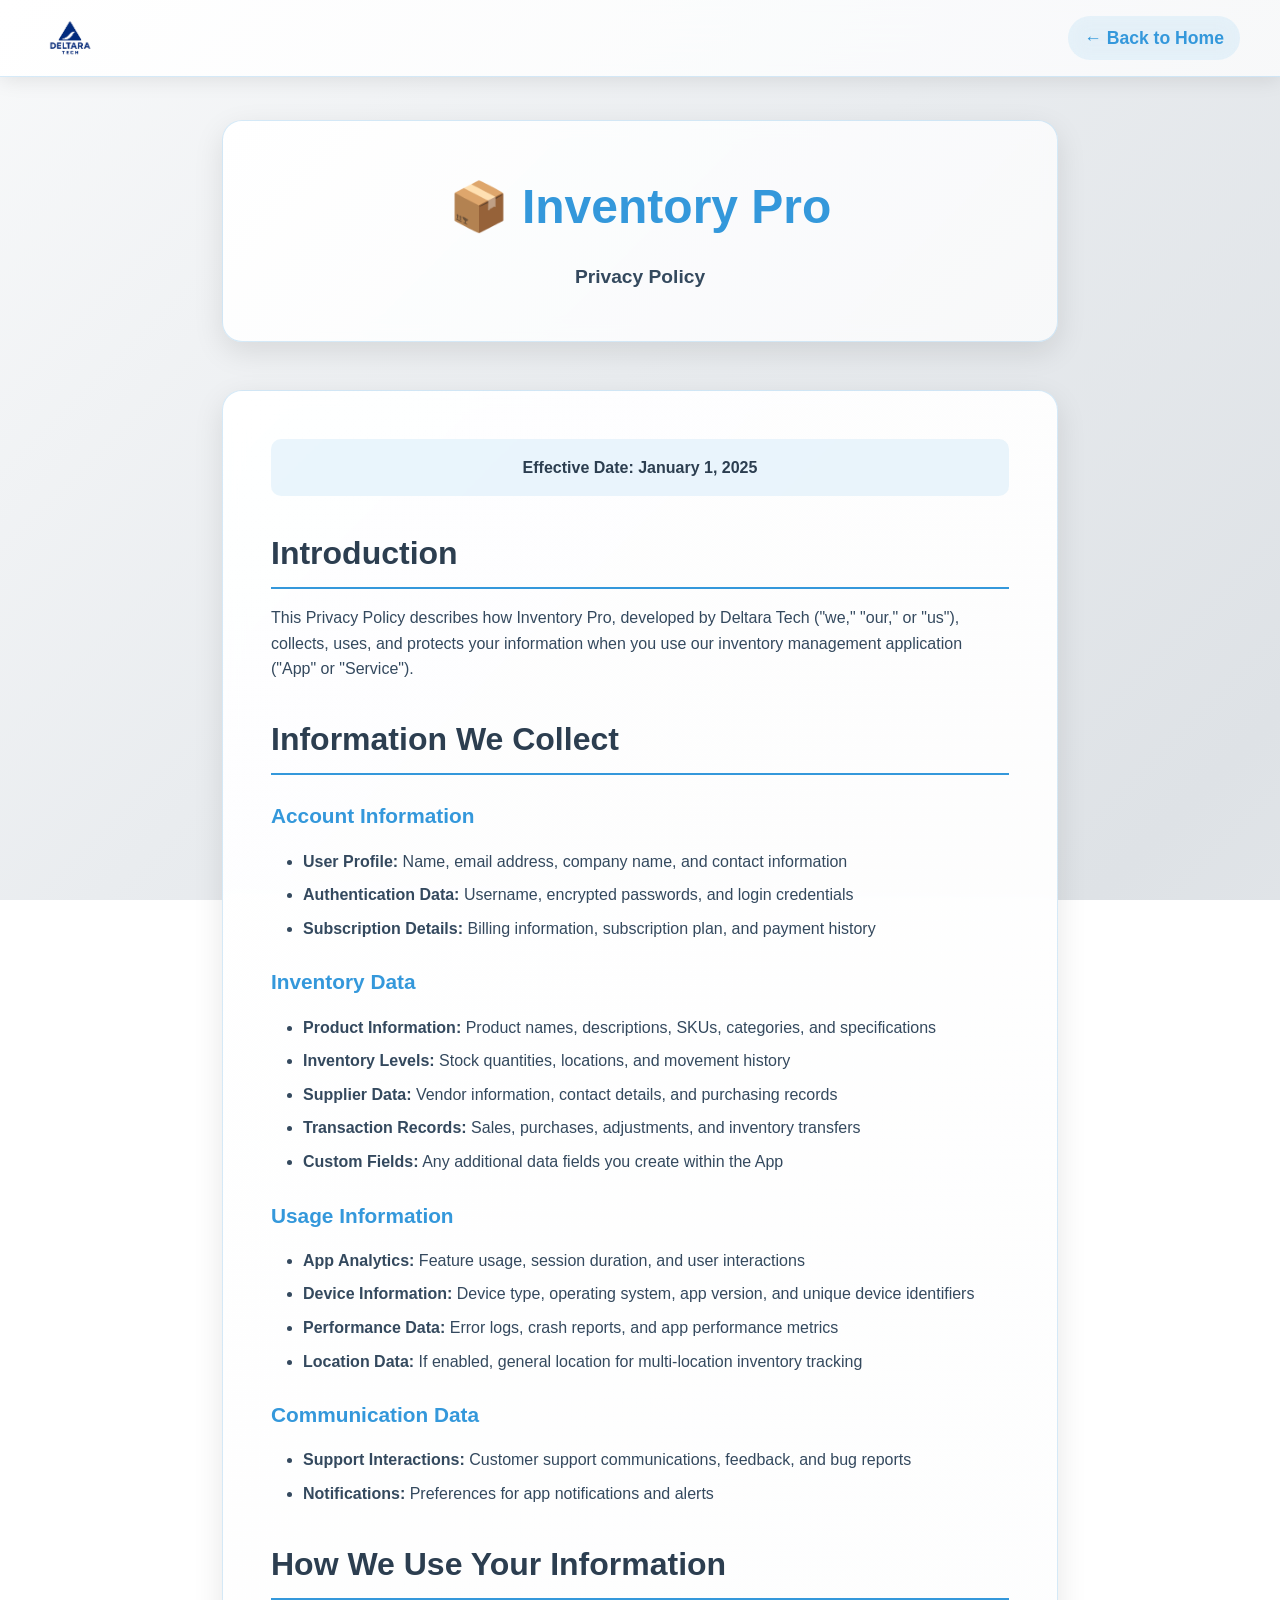
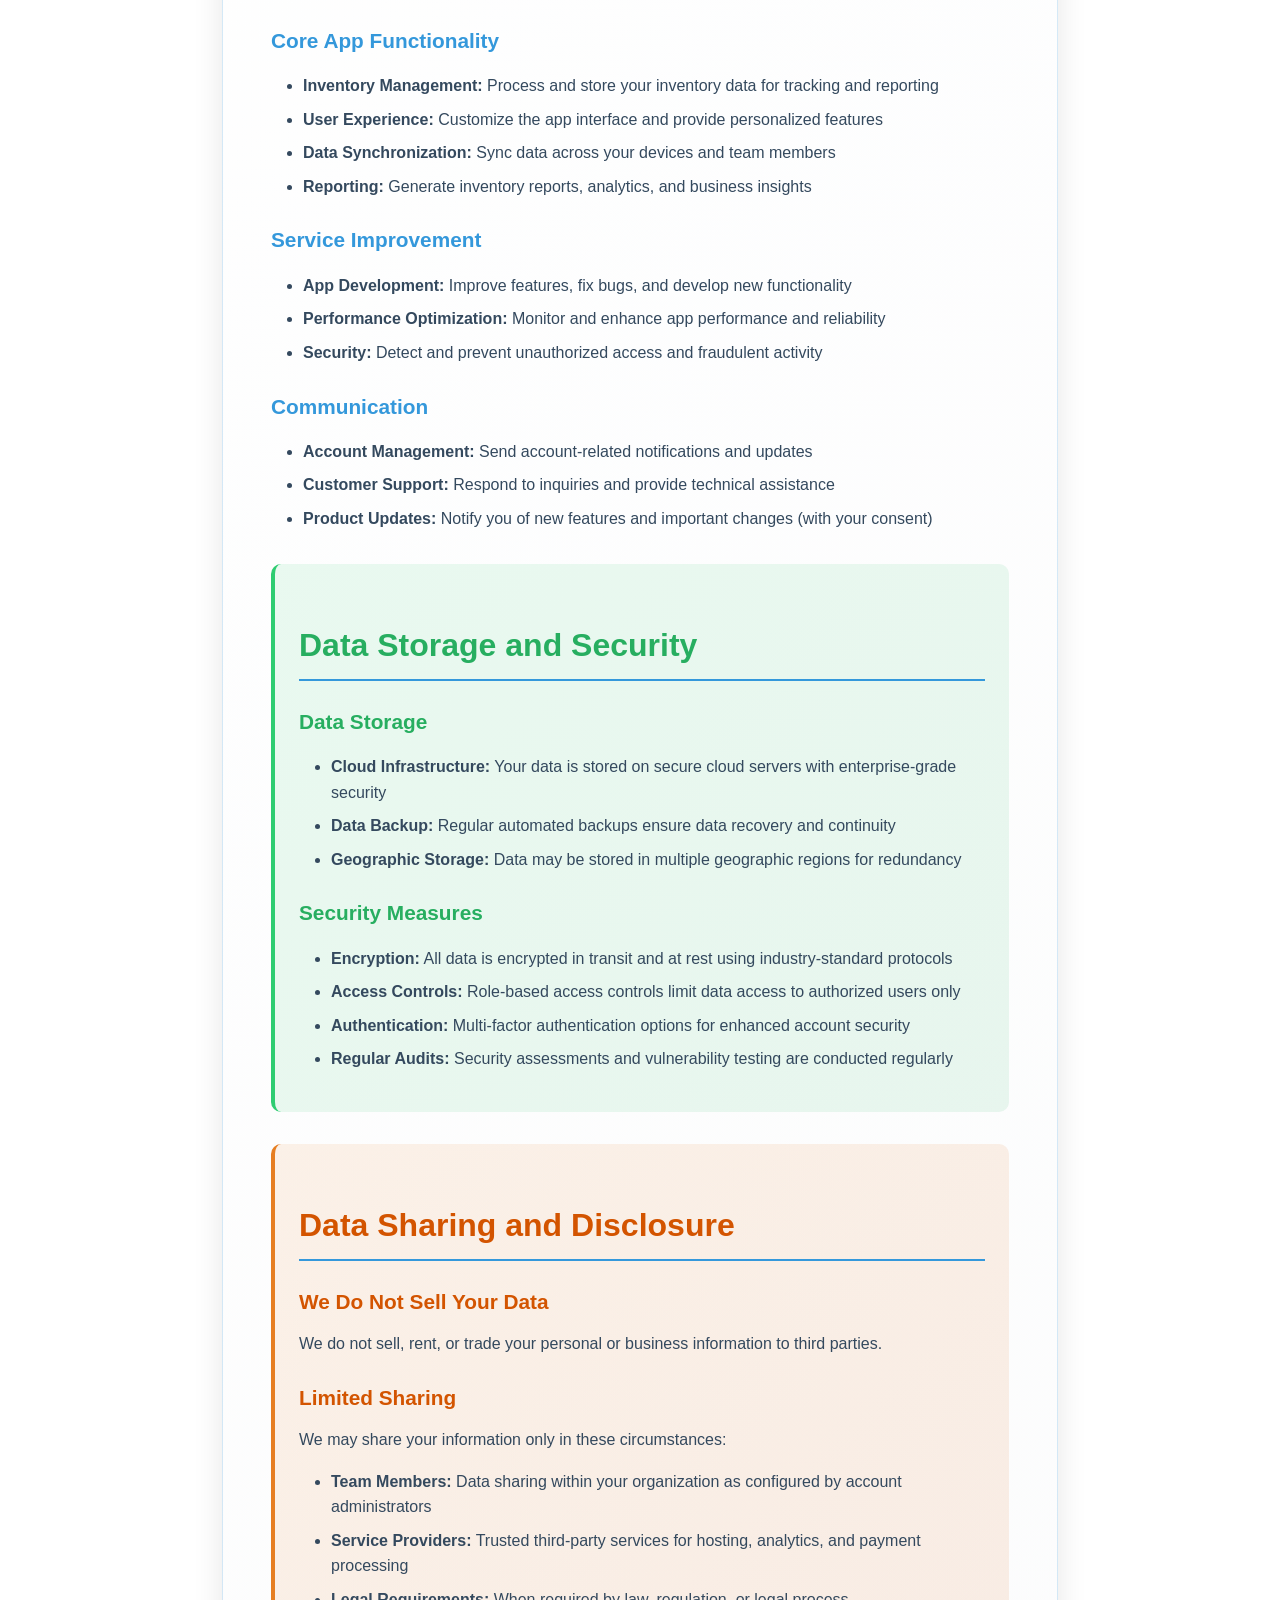
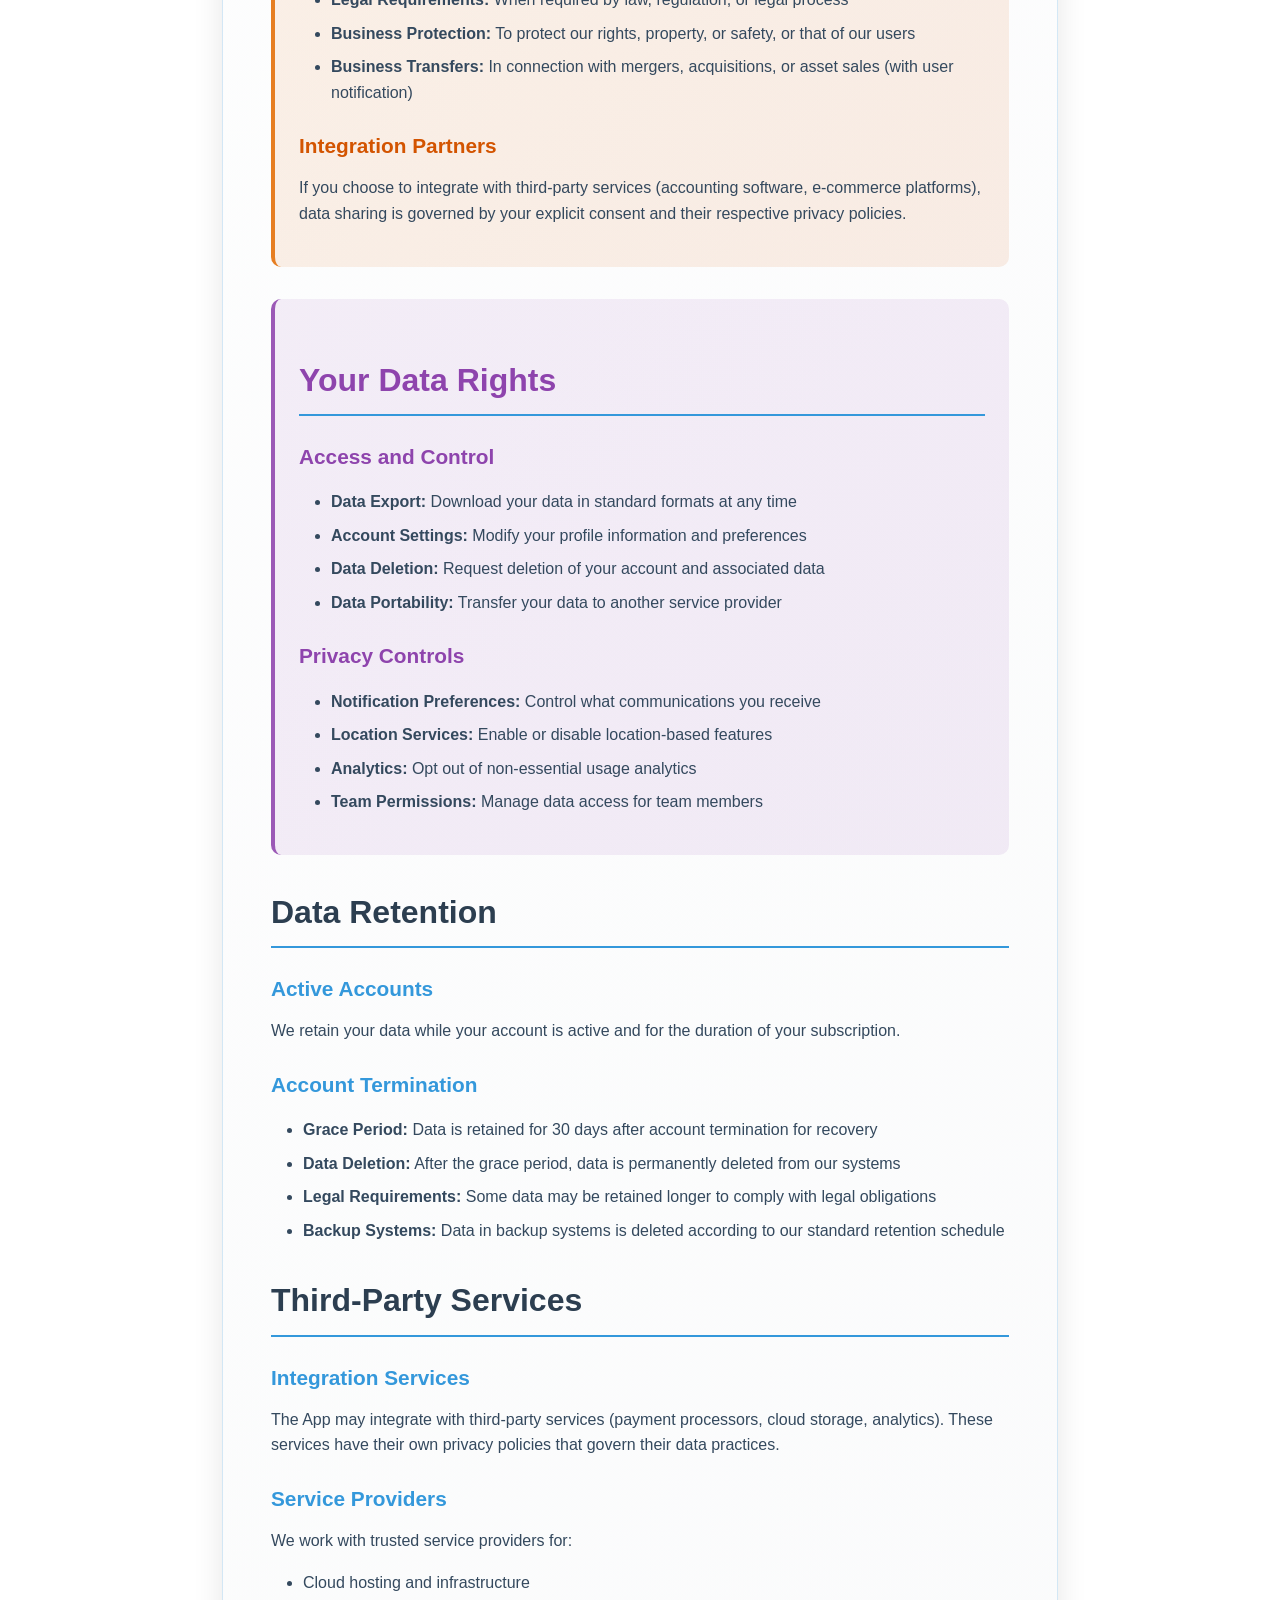
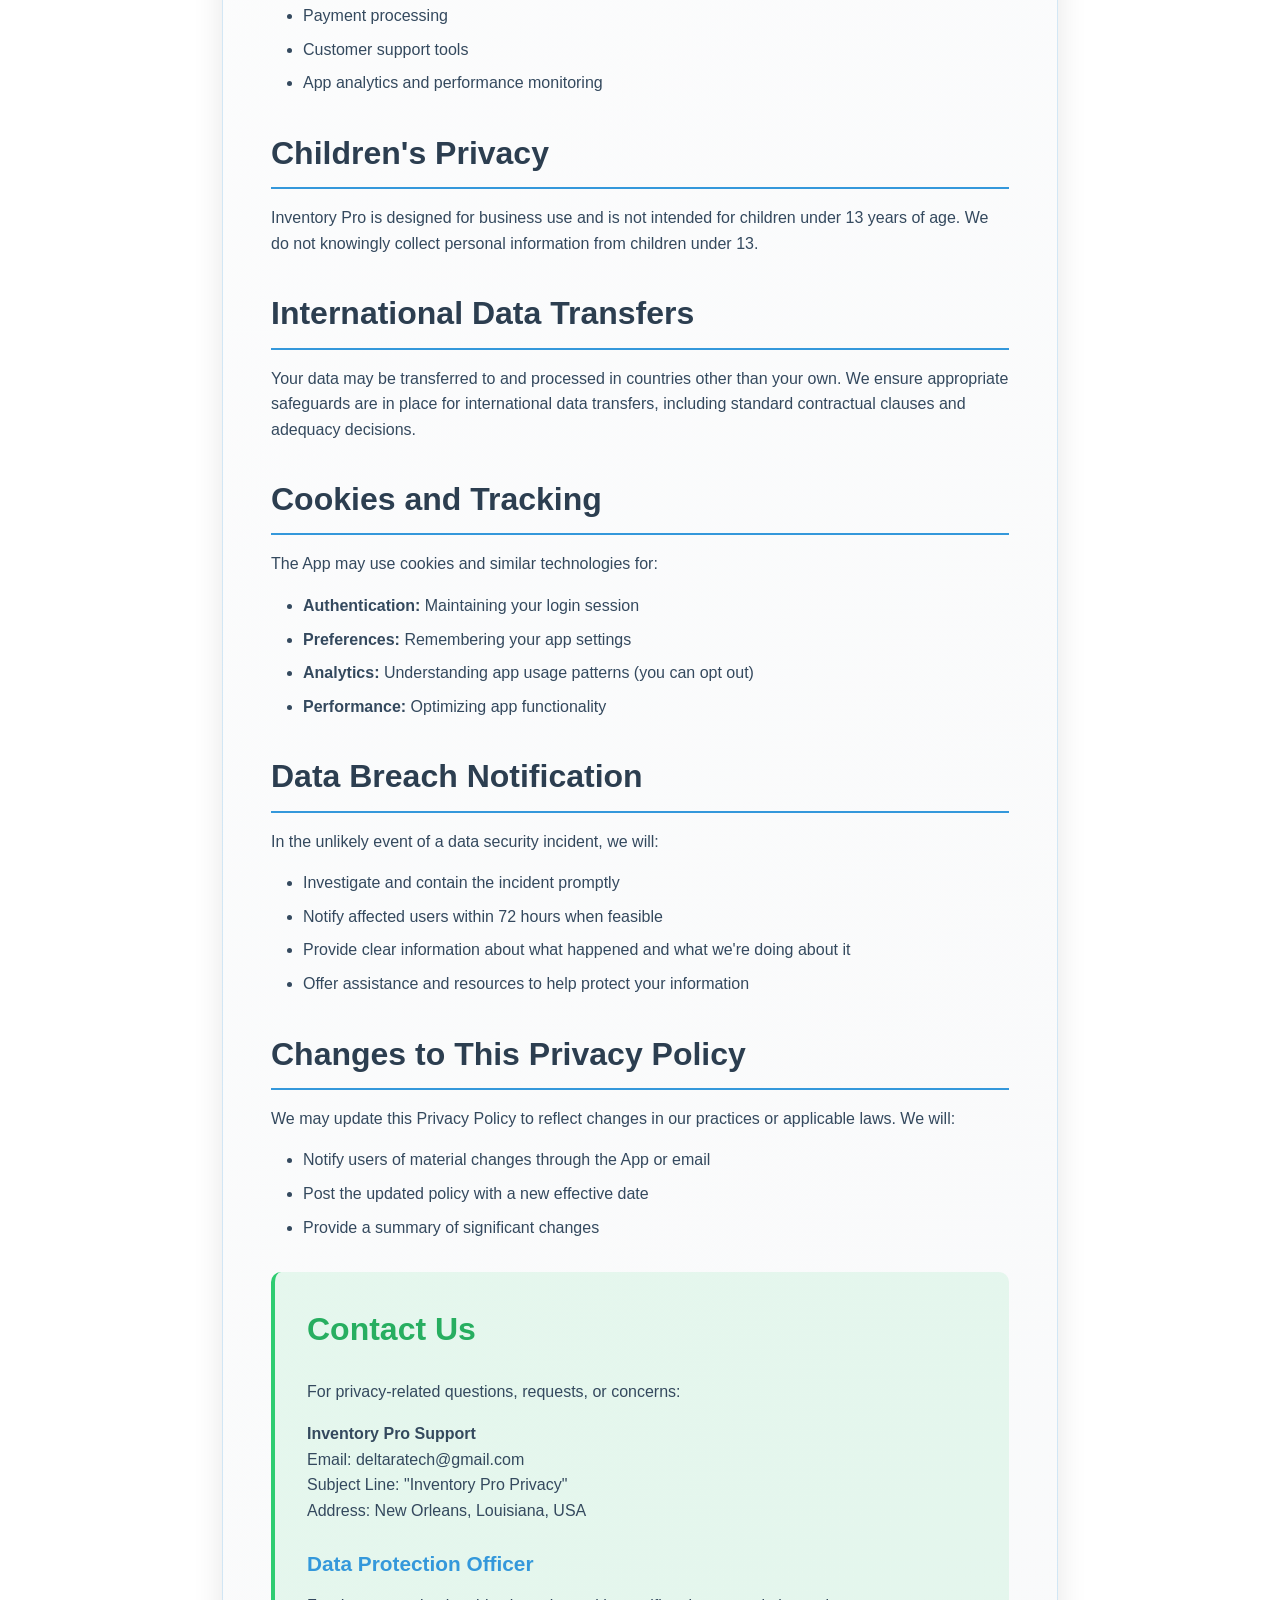
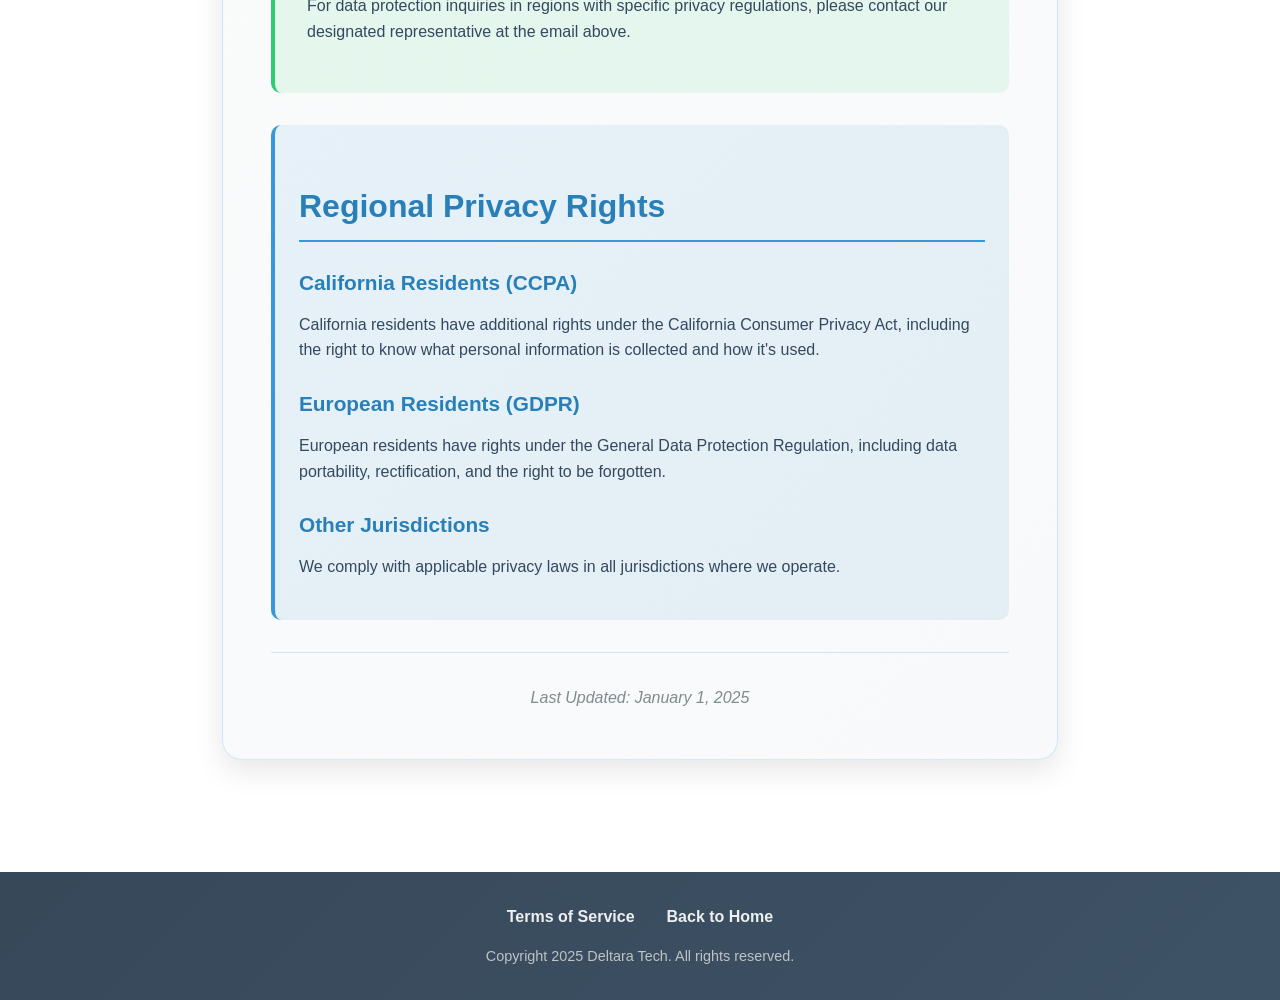
==== privacy-policy-inventory-pro.html @ 7771acaa "Updated with products and privacy policy pages and terms of service pages." ====
<!DOCTYPE html>
<html lang="en">
<head>
    <meta charset="UTF-8">
    <meta name="viewport" content="width=device-width, initial-scale=1.0">
    <title>Inventory Pro - Privacy Policy</title>
    <style>
        * {
            margin: 0;
            padding: 0;
            box-sizing: border-box;
        }

        body {
            font-family: 'Inter', -apple-system, BlinkMacSystemFont, sans-serif;
            line-height: 1.6;
            color: #2c3e50;
            background: linear-gradient(135deg, #f8f9fa 0%, #e9ecef 25%, #dee2e6 50%, #e9ecef 75%, #f8f9fa 100%);
            background-attachment: fixed;
            background-size: 100% 300vh;
            overflow-x: hidden;
        }

        .nav {
            position: fixed;
            top: 0;
            left: 0;
            right: 0;
            z-index: 1000;
            padding: 0.5rem 2rem;
            background: linear-gradient(135deg, rgba(255, 255, 255, 0.95), rgba(248, 249, 250, 0.95));
            backdrop-filter: blur(20px);
            border-bottom: 1px solid rgba(52, 152, 219, 0.2);
            transition: all 0.3s ease;
            box-shadow: 0 2px 20px rgba(0, 0, 0, 0.1);
        }

        .nav-content {
            display: flex;
            justify-content: space-between;
            align-items: center;
            max-width: 1200px;
            margin: 0 auto;
        }

        .logo {
            height: 60px;
            width: auto;
        }

        .back-link {
            color: #3498db;
            text-decoration: none;
            font-weight: 600;
            font-size: 1.1rem;
            transition: color 0.3s ease;
            padding: 0.5rem 1rem;
            border-radius: 25px;
            background: rgba(52, 152, 219, 0.1);
            backdrop-filter: blur(10px);
        }

        .back-link:hover {
            color: #2980b9;
            background: rgba(52, 152, 219, 0.2);
        }

        .container {
            max-width: 900px;
            margin: 0 auto;
            padding: 120px 2rem 4rem;
        }

        .header {
            text-align: center;
            margin-bottom: 3rem;
            background: linear-gradient(135deg, rgba(255, 255, 255, 0.95), rgba(248, 249, 250, 0.95));
            padding: 3rem;
            border-radius: 20px;
            border: 1px solid rgba(52, 152, 219, 0.2);
            backdrop-filter: blur(10px);
            box-shadow: 0 10px 30px rgba(0, 0, 0, 0.1);
        }

        .header h1 {
            font-size: 3rem;
            color: #3498db;
            margin-bottom: 1rem;
            font-weight: 800;
        }

        .header .subtitle {
            font-size: 1.2rem;
            color: #34495e;
            font-weight: 600;
        }

        .content {
            background: linear-gradient(135deg, rgba(255, 255, 255, 0.95), rgba(248, 249, 250, 0.95));
            padding: 3rem;
            border-radius: 20px;
            border: 1px solid rgba(52, 152, 219, 0.2);
            backdrop-filter: blur(10px);
            box-shadow: 0 10px 30px rgba(0, 0, 0, 0.1);
        }

        .content h2 {
            color: #2c3e50;
            font-size: 2rem;
            margin: 2rem 0 1rem 0;
            font-weight: 700;
            border-bottom: 2px solid #3498db;
            padding-bottom: 0.5rem;
        }

        .content h3 {
            color: #3498db;
            font-size: 1.3rem;
            margin: 1.5rem 0 0.8rem 0;
            font-weight: 600;
        }

        .content p {
            margin-bottom: 1rem;
            color: #34495e;
            font-weight: 500;
        }

        .content ul {
            margin: 1rem 0 1rem 2rem;
            color: #34495e;
        }

        .content li {
            margin-bottom: 0.5rem;
            font-weight: 500;
        }

        .effective-date {
            background: rgba(52, 152, 219, 0.1);
            padding: 1rem;
            border-radius: 10px;
            margin-bottom: 2rem;
            font-weight: 600;
            color: #2c3e50;
            text-align: center;
        }

        .security-section {
            background: linear-gradient(135deg, rgba(46, 204, 113, 0.1), rgba(39, 174, 96, 0.1));
            padding: 1.5rem;
            border-radius: 10px;
            border-left: 4px solid #2ecc71;
            margin: 2rem 0;
        }

        .security-section h2, .security-section h3 {
            color: #27ae60 !important;
        }

        .rights-section {
            background: linear-gradient(135deg, rgba(155, 89, 182, 0.1), rgba(142, 68, 173, 0.1));
            padding: 1.5rem;
            border-radius: 10px;
            border-left: 4px solid #9b59b6;
            margin: 2rem 0;
        }

        .rights-section h2, .rights-section h3 {
            color: #8e44ad !important;
        }

        .data-sharing {
            background: linear-gradient(135deg, rgba(230, 126, 34, 0.1), rgba(211, 84, 0, 0.1));
            padding: 1.5rem;
            border-radius: 10px;
            border-left: 4px solid #e67e22;
            margin: 2rem 0;
        }

        .data-sharing h2, .data-sharing h3 {
            color: #d35400 !important;
        }

        .contact-info {
            background: rgba(46, 204, 113, 0.1);
            padding: 2rem;
            border-radius: 10px;
            border-left: 4px solid #2ecc71;
            margin: 2rem 0;
        }

        .contact-info h2 {
            color: #27ae60 !important;
            border: none;
            margin-top: 0;
        }

        .regional-rights {
            background: linear-gradient(135deg, rgba(52, 152, 219, 0.1), rgba(41, 128, 185, 0.1));
            padding: 1.5rem;
            border-radius: 10px;
            border-left: 4px solid #3498db;
            margin: 2rem 0;
        }

        .regional-rights h2, .regional-rights h3 {
            color: #2980b9 !important;
        }

        .footer {
            background: linear-gradient(135deg, rgba(44, 62, 80, 0.95), rgba(52, 73, 94, 0.95));
            color: white;
            padding: 2rem 0;
            text-align: center;
            backdrop-filter: blur(10px);
            margin-top: 3rem;
        }

        .footer-content {
            max-width: 1200px;
            margin: 0 auto;
            padding: 0 2rem;
        }

        .footer-links {
            display: flex;
            justify-content: center;
            gap: 2rem;
            margin-bottom: 1rem;
            flex-wrap: wrap;
        }

        .footer-links a {
            color: #ecf0f1;
            text-decoration: none;
            font-weight: 600;
            transition: color 0.3s ease;
        }

        .footer-links a:hover {
            color: #3498db;
        }

        .footer-copyright {
            font-size: 0.9rem;
            color: #bdc3c7;
            margin-top: 1rem;
        }

        .last-updated {
            text-align: center;
            font-style: italic;
            color: #7f8c8d;
            margin-top: 2rem;
            padding-top: 2rem;
            border-top: 1px solid rgba(52, 152, 219, 0.2);
        }

        /* Responsive Design */
        @media (max-width: 768px) {
            .container {
                padding: 100px 1rem 2rem;
            }

            .header {
                padding: 2rem 1.5rem;
            }

            .header h1 {
                font-size: 2.2rem;
            }

            .content {
                padding: 2rem 1.5rem;
            }

            .content h2 {
                font-size: 1.5rem;
            }

            .nav {
                padding: 0.5rem 1rem;
            }

            .nav-content {
                flex-direction: row;
                justify-content: space-between;
            }

            .logo {
                height: 50px;
            }

            .back-link {
                font-size: 0.9rem;
                padding: 0.4rem 0.8rem;
            }
        }

        @media (max-width: 480px) {
            .container {
                padding: 90px 0.5rem 1rem;
            }

            .header {
                padding: 1.5rem 1rem;
            }

            .header h1 {
                font-size: 1.8rem;
            }

            .header .subtitle {
                font-size: 1rem;
            }

            .content {
                padding: 1.5rem 1rem;
            }

            .content h2 {
                font-size: 1.3rem;
            }

            .content h3 {
                font-size: 1.1rem;
            }

            .logo {
                height: 45px;
            }

            .back-link {
                font-size: 0.8rem;
                padding: 0.3rem 0.6rem;
            }
        }

        /* Smooth scrolling */
        html {
            scroll-behavior: smooth;
        }

        /* Touch-friendly improvements */
        .back-link {
            -webkit-tap-highlight-color: rgba(52, 152, 219, 0.2);
        }
    </style>
</head>
<body>
    <nav class="nav">
        <div class="nav-content">
            <img src="images/logo.png" alt="Deltara Tech" class="logo">
            <a href="index.html" class="back-link">← Back to Home</a>
        </div>
    </nav>

    <div class="container">
        <div class="header">
            <h1>📦 Inventory Pro</h1>
            <p class="subtitle">Privacy Policy</p>
        </div>

        <div class="content">
            <div class="effective-date">
                <strong>Effective Date: January 1, 2025</strong>
            </div>

            <h2>Introduction</h2>
            <p>This Privacy Policy describes how Inventory Pro, developed by Deltara Tech ("we," "our," or "us"), collects, uses, and protects your information when you use our inventory management application ("App" or "Service").</p>

            <h2>Information We Collect</h2>

            <h3>Account Information</h3>
            <ul>
                <li><strong>User Profile:</strong> Name, email address, company name, and contact information</li>
                <li><strong>Authentication Data:</strong> Username, encrypted passwords, and login credentials</li>
                <li><strong>Subscription Details:</strong> Billing information, subscription plan, and payment history</li>
            </ul>

            <h3>Inventory Data</h3>
            <ul>
                <li><strong>Product Information:</strong> Product names, descriptions, SKUs, categories, and specifications</li>
                <li><strong>Inventory Levels:</strong> Stock quantities, locations, and movement history</li>
                <li><strong>Supplier Data:</strong> Vendor information, contact details, and purchasing records</li>
                <li><strong>Transaction Records:</strong> Sales, purchases, adjustments, and inventory transfers</li>
                <li><strong>Custom Fields:</strong> Any additional data fields you create within the App</li>
            </ul>

            <h3>Usage Information</h3>
            <ul>
                <li><strong>App Analytics:</strong> Feature usage, session duration, and user interactions</li>
                <li><strong>Device Information:</strong> Device type, operating system, app version, and unique device identifiers</li>
                <li><strong>Performance Data:</strong> Error logs, crash reports, and app performance metrics</li>
                <li><strong>Location Data:</strong> If enabled, general location for multi-location inventory tracking</li>
            </ul>

            <h3>Communication Data</h3>
            <ul>
                <li><strong>Support Interactions:</strong> Customer support communications, feedback, and bug reports</li>
                <li><strong>Notifications:</strong> Preferences for app notifications and alerts</li>
            </ul>

            <h2>How We Use Your Information</h2>

            <h3>Core App Functionality</h3>
            <ul>
                <li><strong>Inventory Management:</strong> Process and store your inventory data for tracking and reporting</li>
                <li><strong>User Experience:</strong> Customize the app interface and provide personalized features</li>
                <li><strong>Data Synchronization:</strong> Sync data across your devices and team members</li>
                <li><strong>Reporting:</strong> Generate inventory reports, analytics, and business insights</li>
            </ul>

            <h3>Service Improvement</h3>
            <ul>
                <li><strong>App Development:</strong> Improve features, fix bugs, and develop new functionality</li>
                <li><strong>Performance Optimization:</strong> Monitor and enhance app performance and reliability</li>
                <li><strong>Security:</strong> Detect and prevent unauthorized access and fraudulent activity</li>
            </ul>

            <h3>Communication</h3>
            <ul>
                <li><strong>Account Management:</strong> Send account-related notifications and updates</li>
                <li><strong>Customer Support:</strong> Respond to inquiries and provide technical assistance</li>
                <li><strong>Product Updates:</strong> Notify you of new features and important changes (with your consent)</li>
            </ul>

            <div class="security-section">
                <h2>Data Storage and Security</h2>
                
                <h3>Data Storage</h3>
                <ul>
                    <li><strong>Cloud Infrastructure:</strong> Your data is stored on secure cloud servers with enterprise-grade security</li>
                    <li><strong>Data Backup:</strong> Regular automated backups ensure data recovery and continuity</li>
                    <li><strong>Geographic Storage:</strong> Data may be stored in multiple geographic regions for redundancy</li>
                </ul>

                <h3>Security Measures</h3>
                <ul>
                    <li><strong>Encryption:</strong> All data is encrypted in transit and at rest using industry-standard protocols</li>
                    <li><strong>Access Controls:</strong> Role-based access controls limit data access to authorized users only</li>
                    <li><strong>Authentication:</strong> Multi-factor authentication options for enhanced account security</li>
                    <li><strong>Regular Audits:</strong> Security assessments and vulnerability testing are conducted regularly</li>
                </ul>
            </div>

            <div class="data-sharing">
                <h2>Data Sharing and Disclosure</h2>

                <h3>We Do Not Sell Your Data</h3>
                <p>We do not sell, rent, or trade your personal or business information to third parties.</p>

                <h3>Limited Sharing</h3>
                <p>We may share your information only in these circumstances:</p>
                <ul>
                    <li><strong>Team Members:</strong> Data sharing within your organization as configured by account administrators</li>
                    <li><strong>Service Providers:</strong> Trusted third-party services for hosting, analytics, and payment processing</li>
                    <li><strong>Legal Requirements:</strong> When required by law, regulation, or legal process</li>
                    <li><strong>Business Protection:</strong> To protect our rights, property, or safety, or that of our users</li>
                    <li><strong>Business Transfers:</strong> In connection with mergers, acquisitions, or asset sales (with user notification)</li>
                </ul>

                <h3>Integration Partners</h3>
                <p>If you choose to integrate with third-party services (accounting software, e-commerce platforms), data sharing is governed by your explicit consent and their respective privacy policies.</p>
            </div>

            <div class="rights-section">
                <h2>Your Data Rights</h2>

                <h3>Access and Control</h3>
                <ul>
                    <li><strong>Data Export:</strong> Download your data in standard formats at any time</li>
                    <li><strong>Account Settings:</strong> Modify your profile information and preferences</li>
                    <li><strong>Data Deletion:</strong> Request deletion of your account and associated data</li>
                    <li><strong>Data Portability:</strong> Transfer your data to another service provider</li>
                </ul>

                <h3>Privacy Controls</h3>
                <ul>
                    <li><strong>Notification Preferences:</strong> Control what communications you receive</li>
                    <li><strong>Location Services:</strong> Enable or disable location-based features</li>
                    <li><strong>Analytics:</strong> Opt out of non-essential usage analytics</li>
                    <li><strong>Team Permissions:</strong> Manage data access for team members</li>
                </ul>
            </div>

            <h2>Data Retention</h2>

            <h3>Active Accounts</h3>
            <p>We retain your data while your account is active and for the duration of your subscription.</p>

            <h3>Account Termination</h3>
            <ul>
                <li><strong>Grace Period:</strong> Data is retained for 30 days after account termination for recovery</li>
                <li><strong>Data Deletion:</strong> After the grace period, data is permanently deleted from our systems</li>
                <li><strong>Legal Requirements:</strong> Some data may be retained longer to comply with legal obligations</li>
                <li><strong>Backup Systems:</strong> Data in backup systems is deleted according to our standard retention schedule</li>
            </ul>

            <h2>Third-Party Services</h2>

            <h3>Integration Services</h3>
            <p>The App may integrate with third-party services (payment processors, cloud storage, analytics). These services have their own privacy policies that govern their data practices.</p>

            <h3>Service Providers</h3>
            <p>We work with trusted service providers for:</p>
            <ul>
                <li>Cloud hosting and infrastructure</li>
                <li>Payment processing</li>
                <li>Customer support tools</li>
                <li>App analytics and performance monitoring</li>
            </ul>

            <h2>Children's Privacy</h2>
            <p>Inventory Pro is designed for business use and is not intended for children under 13 years of age. We do not knowingly collect personal information from children under 13.</p>

            <h2>International Data Transfers</h2>
            <p>Your data may be transferred to and processed in countries other than your own. We ensure appropriate safeguards are in place for international data transfers, including standard contractual clauses and adequacy decisions.</p>

            <h2>Cookies and Tracking</h2>
            <p>The App may use cookies and similar technologies for:</p>
            <ul>
                <li><strong>Authentication:</strong> Maintaining your login session</li>
                <li><strong>Preferences:</strong> Remembering your app settings</li>
                <li><strong>Analytics:</strong> Understanding app usage patterns (you can opt out)</li>
                <li><strong>Performance:</strong> Optimizing app functionality</li>
            </ul>

            <h2>Data Breach Notification</h2>
            <p>In the unlikely event of a data security incident, we will:</p>
            <ul>
                <li>Investigate and contain the incident promptly</li>
                <li>Notify affected users within 72 hours when feasible</li>
                <li>Provide clear information about what happened and what we're doing about it</li>
                <li>Offer assistance and resources to help protect your information</li>
            </ul>

            <h2>Changes to This Privacy Policy</h2>
            <p>We may update this Privacy Policy to reflect changes in our practices or applicable laws. We will:</p>
            <ul>
                <li>Notify users of material changes through the App or email</li>
                <li>Post the updated policy with a new effective date</li>
                <li>Provide a summary of significant changes</li>
            </ul>

            <div class="contact-info">
                <h2>Contact Us</h2>
                <p>For privacy-related questions, requests, or concerns:</p>
                <p><strong>Inventory Pro Support</strong><br>
                Email: deltaratech@gmail.com<br>
                Subject Line: "Inventory Pro Privacy"<br>
                Address: New Orleans, Louisiana, USA</p>

                <h3>Data Protection Officer</h3>
                <p>For data protection inquiries in regions with specific privacy regulations, please contact our designated representative at the email above.</p>
            </div>

            <div class="regional-rights">
                <h2>Regional Privacy Rights</h2>

                <h3>California Residents (CCPA)</h3>
                <p>California residents have additional rights under the California Consumer Privacy Act, including the right to know what personal information is collected and how it's used.</p>

                <h3>European Residents (GDPR)</h3>
                <p>European residents have rights under the General Data Protection Regulation, including data portability, rectification, and the right to be forgotten.</p>

                <h3>Other Jurisdictions</h3>
                <p>We comply with applicable privacy laws in all jurisdictions where we operate.</p>
            </div>

            <div class="last-updated">
                <em>Last Updated: January 1, 2025</em>
            </div>
        </div>
    </div>

    <footer class="footer">
        <div class="footer-content">
            <div class="footer-links">
                <a href="terms-of-service.html">Terms of Service</a>
                <a href="index.html">Back to Home</a>
            </div>
            <div class="footer-copyright">
                Copyright 2025 Deltara Tech. All rights reserved.
            </div>
        </div>
    </footer>
</body>
</html>
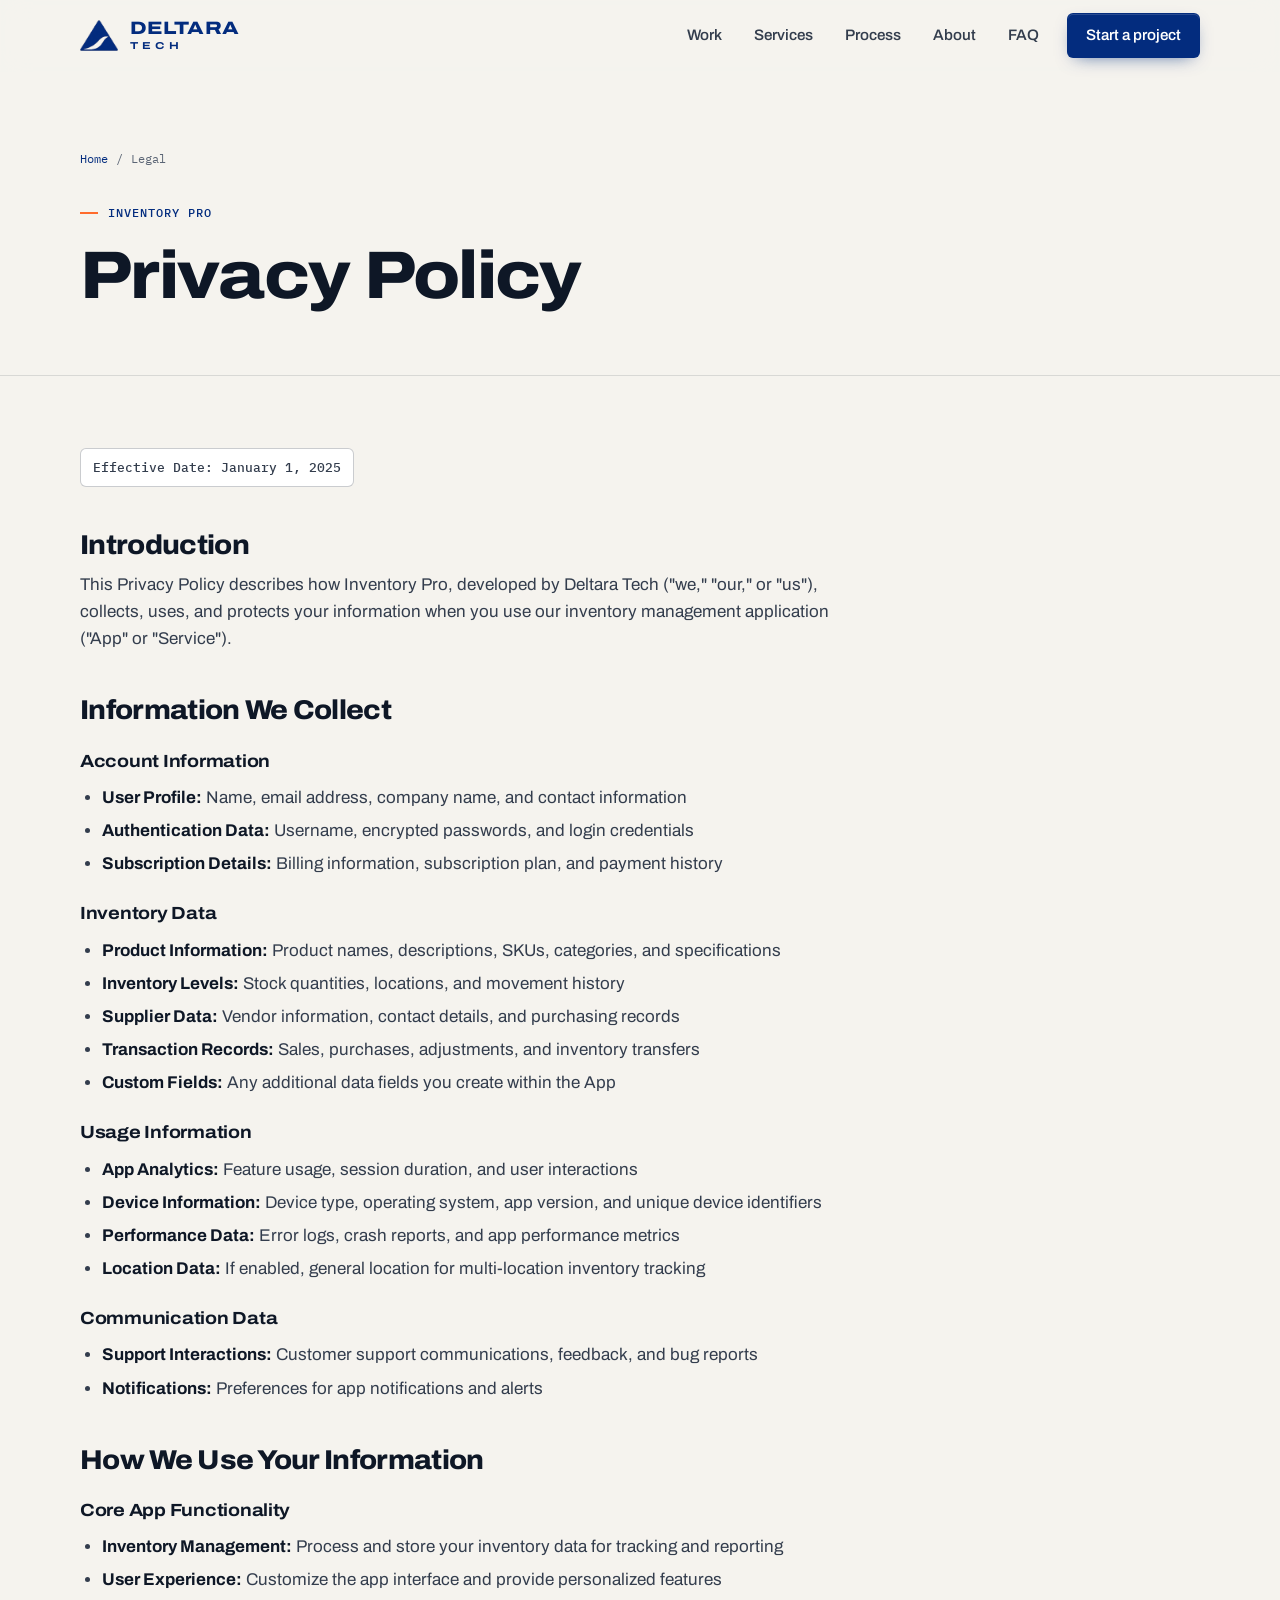
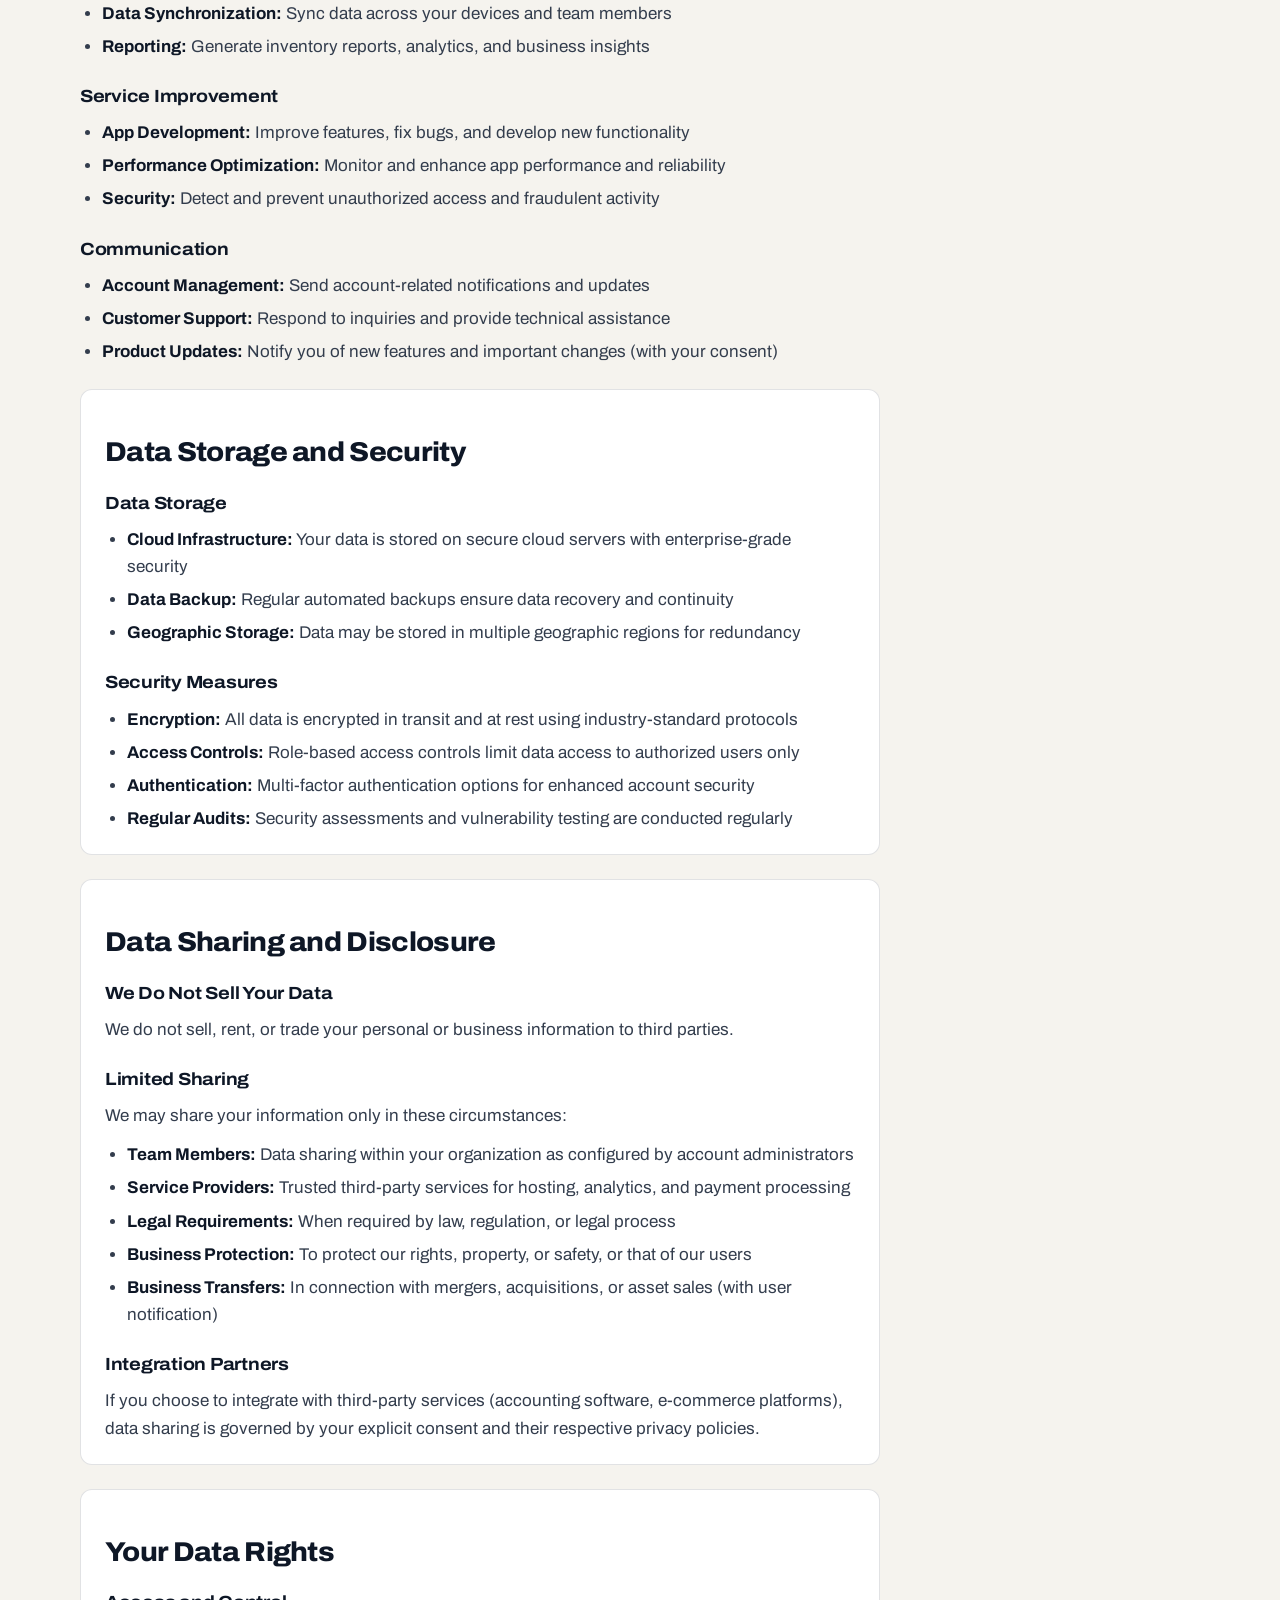
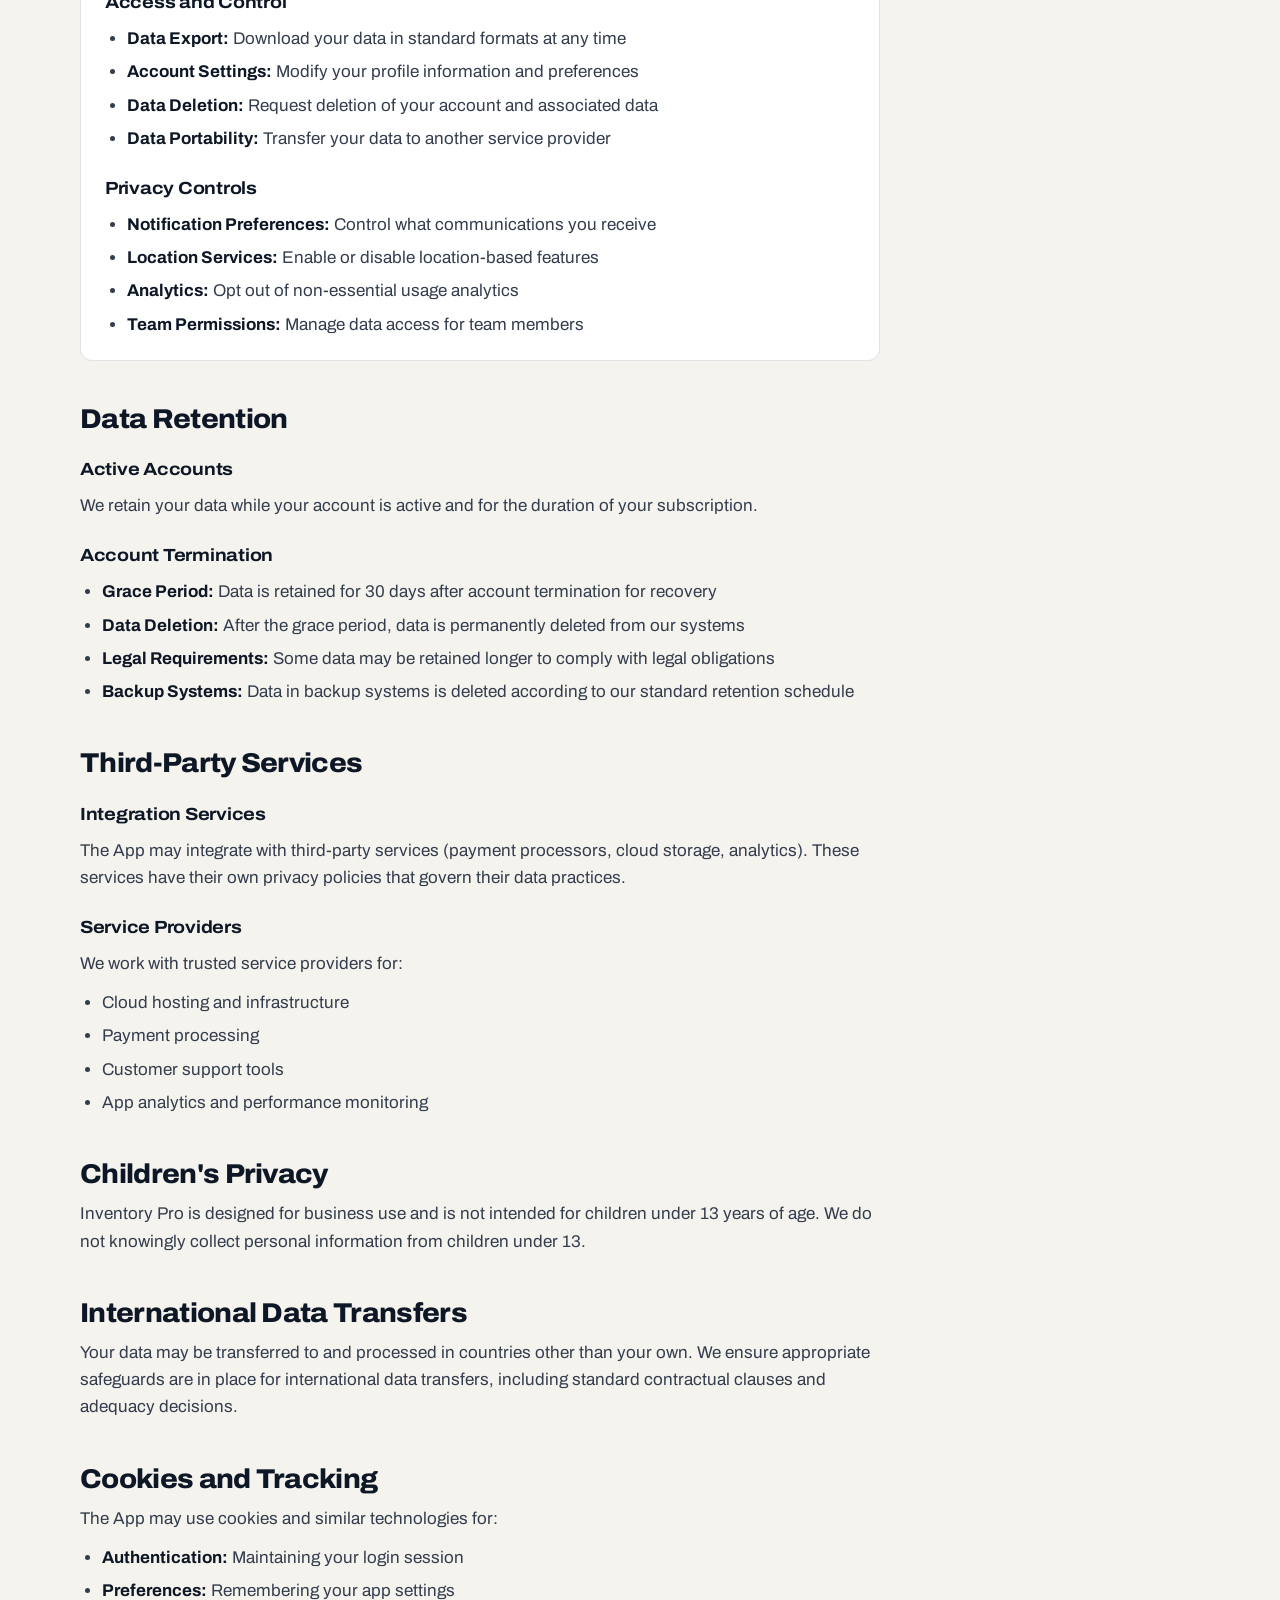
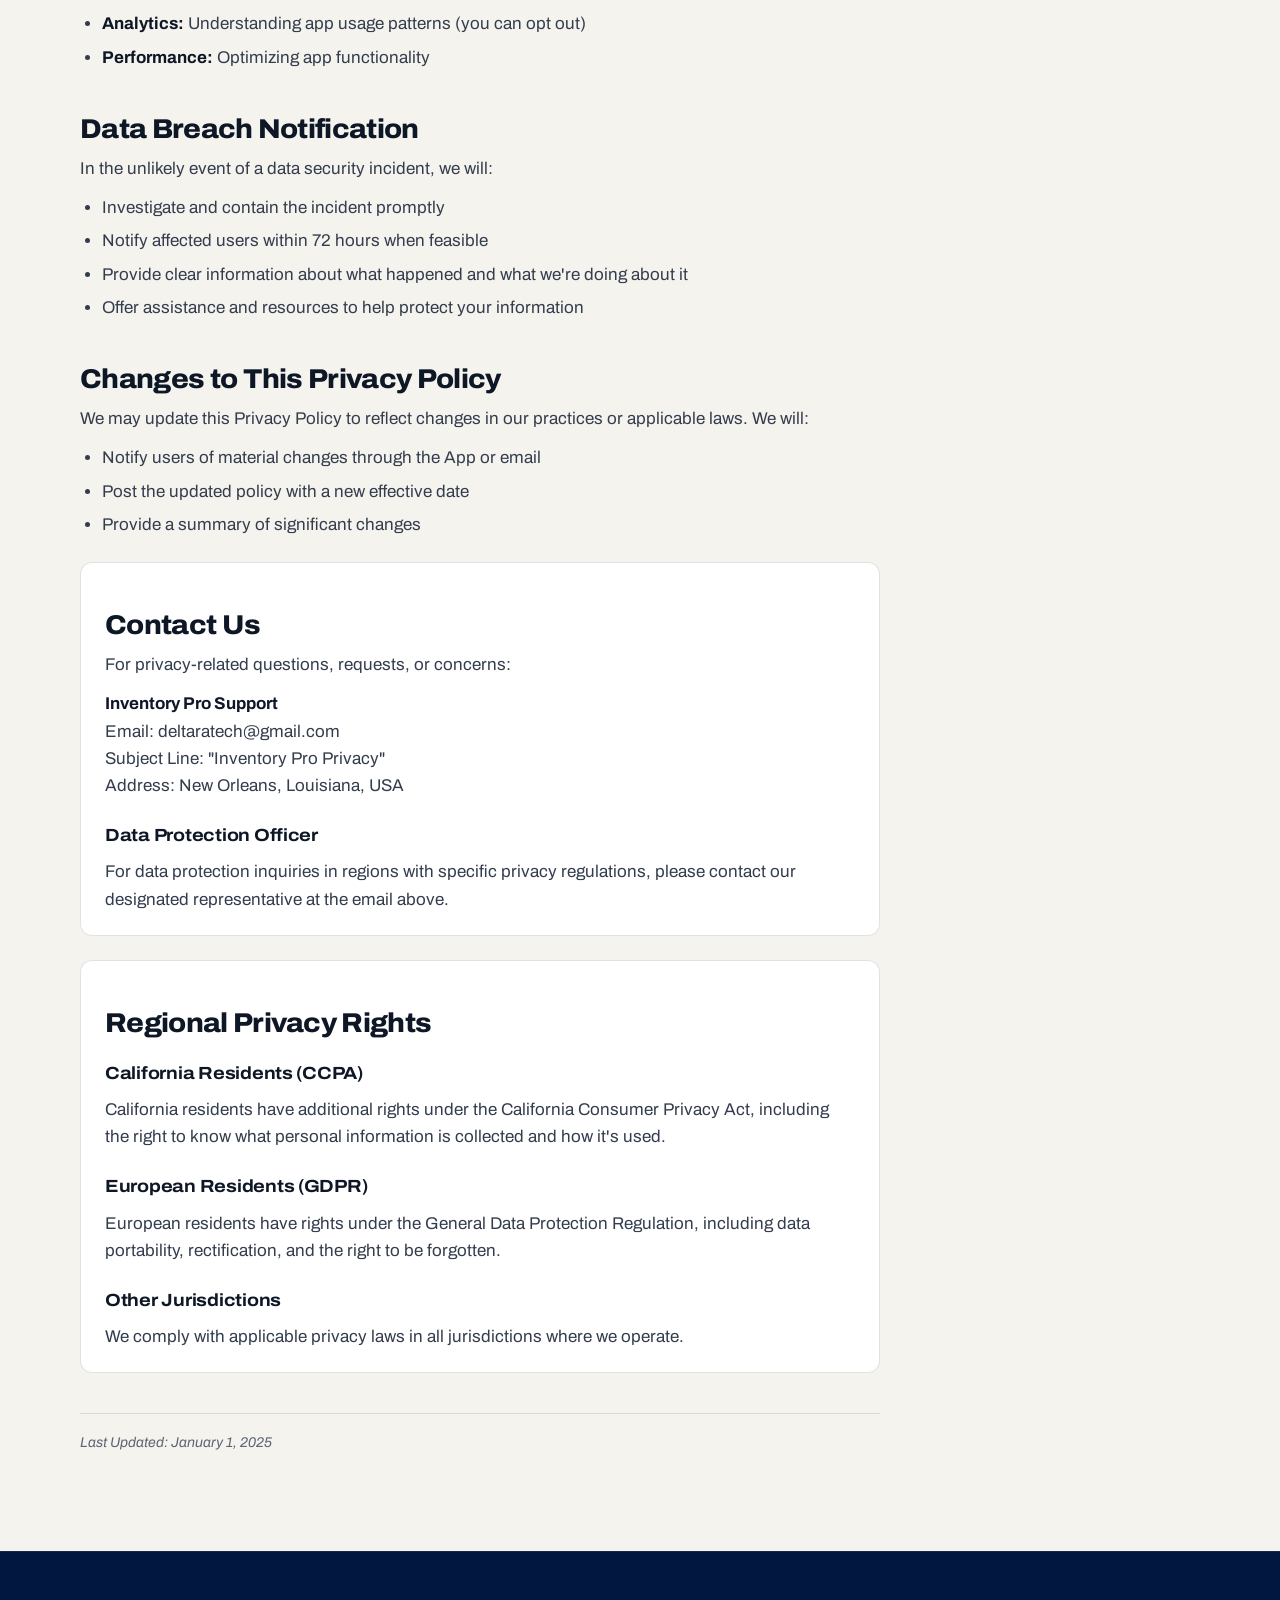
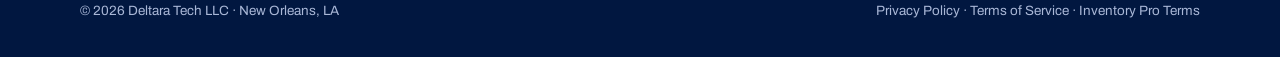
==== commit 69e425dd: "Redesign Deltara Tech website - Rebuild the homepage around Louisiana HVAC, roofing and home-service" ====
--- a/privacy-policy-inventory-pro.html
+++ b/privacy-policy-inventory-pro.html
@@ -1,368 +1,51 @@
 <!DOCTYPE html>
 <html lang="en">
 <head>
-    <meta charset="UTF-8">
-    <meta name="viewport" content="width=device-width, initial-scale=1.0">
-    <title>Inventory Pro - Privacy Policy</title>
-    <style>
-        * {
-            margin: 0;
-            padding: 0;
-            box-sizing: border-box;
-        }
-
-        body {
-            font-family: 'Inter', -apple-system, BlinkMacSystemFont, sans-serif;
-            line-height: 1.6;
-            color: #2c3e50;
-            background: linear-gradient(135deg, #f8f9fa 0%, #e9ecef 25%, #dee2e6 50%, #e9ecef 75%, #f8f9fa 100%);
-            background-attachment: fixed;
-            background-size: 100% 300vh;
-            overflow-x: hidden;
-        }
-
-        .nav {
-            position: fixed;
-            top: 0;
-            left: 0;
-            right: 0;
-            z-index: 1000;
-            padding: 0.5rem 2rem;
-            background: linear-gradient(135deg, rgba(255, 255, 255, 0.95), rgba(248, 249, 250, 0.95));
-            backdrop-filter: blur(20px);
-            border-bottom: 1px solid rgba(52, 152, 219, 0.2);
-            transition: all 0.3s ease;
-            box-shadow: 0 2px 20px rgba(0, 0, 0, 0.1);
-        }
-
-        .nav-content {
-            display: flex;
-            justify-content: space-between;
-            align-items: center;
-            max-width: 1200px;
-            margin: 0 auto;
-        }
-
-        .logo {
-            height: 60px;
-            width: auto;
-        }
-
-        .back-link {
-            color: #3498db;
-            text-decoration: none;
-            font-weight: 600;
-            font-size: 1.1rem;
-            transition: color 0.3s ease;
-            padding: 0.5rem 1rem;
-            border-radius: 25px;
-            background: rgba(52, 152, 219, 0.1);
-            backdrop-filter: blur(10px);
-        }
-
-        .back-link:hover {
-            color: #2980b9;
-            background: rgba(52, 152, 219, 0.2);
-        }
-
-        .container {
-            max-width: 900px;
-            margin: 0 auto;
-            padding: 120px 2rem 4rem;
-        }
-
-        .header {
-            text-align: center;
-            margin-bottom: 3rem;
-            background: linear-gradient(135deg, rgba(255, 255, 255, 0.95), rgba(248, 249, 250, 0.95));
-            padding: 3rem;
-            border-radius: 20px;
-            border: 1px solid rgba(52, 152, 219, 0.2);
-            backdrop-filter: blur(10px);
-            box-shadow: 0 10px 30px rgba(0, 0, 0, 0.1);
-        }
-
-        .header h1 {
-            font-size: 3rem;
-            color: #3498db;
-            margin-bottom: 1rem;
-            font-weight: 800;
-        }
-
-        .header .subtitle {
-            font-size: 1.2rem;
-            color: #34495e;
-            font-weight: 600;
-        }
-
-        .content {
-            background: linear-gradient(135deg, rgba(255, 255, 255, 0.95), rgba(248, 249, 250, 0.95));
-            padding: 3rem;
-            border-radius: 20px;
-            border: 1px solid rgba(52, 152, 219, 0.2);
-            backdrop-filter: blur(10px);
-            box-shadow: 0 10px 30px rgba(0, 0, 0, 0.1);
-        }
-
-        .content h2 {
-            color: #2c3e50;
-            font-size: 2rem;
-            margin: 2rem 0 1rem 0;
-            font-weight: 700;
-            border-bottom: 2px solid #3498db;
-            padding-bottom: 0.5rem;
-        }
-
-        .content h3 {
-            color: #3498db;
-            font-size: 1.3rem;
-            margin: 1.5rem 0 0.8rem 0;
-            font-weight: 600;
-        }
-
-        .content p {
-            margin-bottom: 1rem;
-            color: #34495e;
-            font-weight: 500;
-        }
-
-        .content ul {
-            margin: 1rem 0 1rem 2rem;
-            color: #34495e;
-        }
-
-        .content li {
-            margin-bottom: 0.5rem;
-            font-weight: 500;
-        }
-
-        .effective-date {
-            background: rgba(52, 152, 219, 0.1);
-            padding: 1rem;
-            border-radius: 10px;
-            margin-bottom: 2rem;
-            font-weight: 600;
-            color: #2c3e50;
-            text-align: center;
-        }
-
-        .security-section {
-            background: linear-gradient(135deg, rgba(46, 204, 113, 0.1), rgba(39, 174, 96, 0.1));
-            padding: 1.5rem;
-            border-radius: 10px;
-            border-left: 4px solid #2ecc71;
-            margin: 2rem 0;
-        }
-
-        .security-section h2, .security-section h3 {
-            color: #27ae60 !important;
-        }
-
-        .rights-section {
-            background: linear-gradient(135deg, rgba(155, 89, 182, 0.1), rgba(142, 68, 173, 0.1));
-            padding: 1.5rem;
-            border-radius: 10px;
-            border-left: 4px solid #9b59b6;
-            margin: 2rem 0;
-        }
-
-        .rights-section h2, .rights-section h3 {
-            color: #8e44ad !important;
-        }
-
-        .data-sharing {
-            background: linear-gradient(135deg, rgba(230, 126, 34, 0.1), rgba(211, 84, 0, 0.1));
-            padding: 1.5rem;
-            border-radius: 10px;
-            border-left: 4px solid #e67e22;
-            margin: 2rem 0;
-        }
-
-        .data-sharing h2, .data-sharing h3 {
-            color: #d35400 !important;
-        }
-
-        .contact-info {
-            background: rgba(46, 204, 113, 0.1);
-            padding: 2rem;
-            border-radius: 10px;
-            border-left: 4px solid #2ecc71;
-            margin: 2rem 0;
-        }
-
-        .contact-info h2 {
-            color: #27ae60 !important;
-            border: none;
-            margin-top: 0;
-        }
-
-        .regional-rights {
-            background: linear-gradient(135deg, rgba(52, 152, 219, 0.1), rgba(41, 128, 185, 0.1));
-            padding: 1.5rem;
-            border-radius: 10px;
-            border-left: 4px solid #3498db;
-            margin: 2rem 0;
-        }
-
-        .regional-rights h2, .regional-rights h3 {
-            color: #2980b9 !important;
-        }
-
-        .footer {
-            background: linear-gradient(135deg, rgba(44, 62, 80, 0.95), rgba(52, 73, 94, 0.95));
-            color: white;
-            padding: 2rem 0;
-            text-align: center;
-            backdrop-filter: blur(10px);
-            margin-top: 3rem;
-        }
-
-        .footer-content {
-            max-width: 1200px;
-            margin: 0 auto;
-            padding: 0 2rem;
-        }
-
-        .footer-links {
-            display: flex;
-            justify-content: center;
-            gap: 2rem;
-            margin-bottom: 1rem;
-            flex-wrap: wrap;
-        }
-
-        .footer-links a {
-            color: #ecf0f1;
-            text-decoration: none;
-            font-weight: 600;
-            transition: color 0.3s ease;
-        }
-
-        .footer-links a:hover {
-            color: #3498db;
-        }
-
-        .footer-copyright {
-            font-size: 0.9rem;
-            color: #bdc3c7;
-            margin-top: 1rem;
-        }
-
-        .last-updated {
-            text-align: center;
-            font-style: italic;
-            color: #7f8c8d;
-            margin-top: 2rem;
-            padding-top: 2rem;
-            border-top: 1px solid rgba(52, 152, 219, 0.2);
-        }
-
-        /* Responsive Design */
-        @media (max-width: 768px) {
-            .container {
-                padding: 100px 1rem 2rem;
-            }
-
-            .header {
-                padding: 2rem 1.5rem;
-            }
-
-            .header h1 {
-                font-size: 2.2rem;
-            }
-
-            .content {
-                padding: 2rem 1.5rem;
-            }
-
-            .content h2 {
-                font-size: 1.5rem;
-            }
-
-            .nav {
-                padding: 0.5rem 1rem;
-            }
-
-            .nav-content {
-                flex-direction: row;
-                justify-content: space-between;
-            }
-
-            .logo {
-                height: 50px;
-            }
-
-            .back-link {
-                font-size: 0.9rem;
-                padding: 0.4rem 0.8rem;
-            }
-        }
-
-        @media (max-width: 480px) {
-            .container {
-                padding: 90px 0.5rem 1rem;
-            }
-
-            .header {
-                padding: 1.5rem 1rem;
-            }
-
-            .header h1 {
-                font-size: 1.8rem;
-            }
-
-            .header .subtitle {
-                font-size: 1rem;
-            }
-
-            .content {
-                padding: 1.5rem 1rem;
-            }
-
-            .content h2 {
-                font-size: 1.3rem;
-            }
-
-            .content h3 {
-                font-size: 1.1rem;
-            }
-
-            .logo {
-                height: 45px;
-            }
-
-            .back-link {
-                font-size: 0.8rem;
-                padding: 0.3rem 0.6rem;
-            }
-        }
-
-        /* Smooth scrolling */
-        html {
-            scroll-behavior: smooth;
-        }
-
-        /* Touch-friendly improvements */
-        .back-link {
-            -webkit-tap-highlight-color: rgba(52, 152, 219, 0.2);
-        }
-    </style>
+  <meta charset="UTF-8">
+  <meta name="viewport" content="width=device-width, initial-scale=1">
+  <title>Privacy Policy | Inventory Pro by Deltara Tech</title>
+  <meta name="description" content="How the Inventory Pro app collects, uses and protects information.">
+  <link rel="canonical" href="https://www.deltaratech.com/privacy-policy-inventory-pro.html">
+  <meta name="theme-color" content="#032c7e">
+  <link rel="icon" type="image/png" sizes="32x32" href="images/favicon-32.png">
+  <link rel="apple-touch-icon" href="images/apple-touch-icon.png">
+  <link rel="preconnect" href="https://fonts.googleapis.com">
+  <link rel="preconnect" href="https://fonts.gstatic.com" crossorigin>
+  <link href="https://fonts.googleapis.com/css2?family=Archivo:wdth,wght@62..125,400..900&family=IBM+Plex+Mono:wght@400;500;600&display=swap" rel="stylesheet">
+  <link rel="stylesheet" href="assets/site.css">
 </head>
 <body>
-    <nav class="nav">
-        <div class="nav-content">
-            <img src="images/logo.png" alt="Deltara Tech" class="logo">
-            <a href="index.html" class="back-link">← Back to Home</a>
-        </div>
-    </nav>
-
-    <div class="container">
-        <div class="header">
-            <h1>📦 Inventory Pro</h1>
-            <p class="subtitle">Privacy Policy</p>
-        </div>
-
-        <div class="content">
+  <a class="skip-link" href="#main">Skip to content</a>
+
+  <header class="nav" id="nav">
+    <div class="wrap">
+      <a class="brand" href="index.html" aria-label="Deltara Tech home">
+        <img src="images/mark.png" alt="" width="38" height="32">
+        <span class="brand-word">Deltara<small>Tech</small></span>
+      </a>
+      <button class="menu-toggle" id="menu-toggle" aria-expanded="false" aria-controls="nav-links" aria-label="Open menu"><span></span></button>
+      <ul class="nav-links" id="nav-links">
+        <li><a href="index.html#work">Work</a></li>
+        <li><a href="index.html#services">Services</a></li>
+        <li><a href="index.html#process">Process</a></li>
+        <li><a href="index.html#about">About</a></li>
+        <li><a href="index.html#faq">FAQ</a></li>
+        <li><a class="btn btn-primary" href="index.html#contact">Start a project</a></li>
+      </ul>
+    </div>
+  </header>
+
+  <main id="main">
+    <section class="page-hero">
+      <div class="wrap">
+        <nav class="crumbs" aria-label="Breadcrumb"><a href="index.html">Home</a><span>/</span><span>Legal</span></nav>
+        <p class="kicker">Inventory Pro</p>
+        <h1>Privacy Policy</h1>
+      </div>
+    </section>
+    <div class="wrap">
+      <article class="legal">
+
             <div class="effective-date">
                 <strong>Effective Date: January 1, 2025</strong>
             </div>
@@ -572,19 +255,19 @@
             <div class="last-updated">
                 <em>Last Updated: January 1, 2025</em>
             </div>
-        </div>
+      </article>
     </div>
-
-    <footer class="footer">
-        <div class="footer-content">
-            <div class="footer-links">
-                <a href="terms-of-service.html">Terms of Service</a>
-                <a href="index.html">Back to Home</a>
-            </div>
-            <div class="footer-copyright">
-                Copyright 2025 Deltara Tech. All rights reserved.
-            </div>
-        </div>
-    </footer>
+  </main>
+
+  <footer class="footer">
+    <div class="wrap">
+      <div class="footer-bottom" style="margin-top:0;padding-top:0;border-top:0">
+        <span>© <span data-year>2026</span> Deltara Tech LLC · New Orleans, LA</span>
+        <span><a href="privacy-policy.html">Privacy Policy</a> · <a href="terms-of-service.html">Terms of Service</a> · <a href="terms-of-service-inventory-pro.html">Inventory Pro Terms</a></span>
+      </div>
+    </div>
+  </footer>
+
+  <script src="assets/site.js"></script>
 </body>
-</html>+</html>
--- a/assets/site.css
+++ b/assets/site.css
@@ -0,0 +1,1193 @@
+/* ==========================================================================
+   Deltara Tech: shared styles
+   ========================================================================== */
+
+:root {
+  --paper: #f5f3ee;
+  --paper-2: #ece8df;
+  --card: #ffffff;
+  --ink: #0e1726;
+  --ink-2: #333d4d;
+  --muted: #5b6575;
+  --line: rgba(14, 23, 38, 0.12);
+  --line-strong: rgba(14, 23, 38, 0.22);
+
+  --navy: #032c7e;
+  --navy-700: #02215f;
+  --navy-900: #011740;
+  --navy-tint: #e3e9f6;
+  --on-navy: #dfe6f5;
+  --on-navy-muted: #a9b7d6;
+
+  --signal: #ff6b2c;
+  --signal-ink: #b9450f;
+  --ok: #1f8a5b;
+
+  --display: "Archivo", "Arial Narrow", system-ui, sans-serif;
+  --body: "Archivo", system-ui, -apple-system, "Segoe UI", sans-serif;
+  --mono: "IBM Plex Mono", ui-monospace, "Cascadia Mono", Consolas, monospace;
+
+  --max: 1200px;
+  --gutter: clamp(16px, 4vw, 40px);
+  --nav-h: 72px;
+  --r: 6px;
+  --r-lg: 12px;
+  --ease: cubic-bezier(0.2, 0.8, 0.2, 1);
+}
+
+*, *::before, *::after { box-sizing: border-box; }
+* { margin: 0; padding: 0; }
+
+html {
+  scroll-behavior: smooth;
+  scroll-padding-top: calc(var(--nav-h) + 16px);
+  -webkit-text-size-adjust: 100%;
+}
+
+body {
+  font-family: var(--body);
+  font-stretch: 100%;
+  font-size: 1.0625rem;
+  line-height: 1.6;
+  color: var(--ink);
+  background: var(--paper);
+  -webkit-font-smoothing: antialiased;
+  text-rendering: optimizeLegibility;
+  overflow-x: hidden;
+}
+
+img, svg { display: block; max-width: 100%; }
+a { color: inherit; }
+button, input, select, textarea { font: inherit; color: inherit; }
+
+:focus-visible {
+  outline: 3px solid var(--signal);
+  outline-offset: 3px;
+  border-radius: 4px;
+}
+
+.skip-link {
+  position: absolute;
+  left: 16px;
+  top: -100px;
+  z-index: 1000;
+  background: var(--ink);
+  color: #fff;
+  padding: 10px 16px;
+  border-radius: var(--r);
+  text-decoration: none;
+  font-weight: 600;
+}
+.skip-link:focus { top: 12px; }
+
+.wrap {
+  width: 100%;
+  max-width: var(--max);
+  margin: 0 auto;
+  padding-left: var(--gutter);
+  padding-right: var(--gutter);
+}
+
+/* ---------- Type ---------- */
+
+.display,
+h1, h2, h3 {
+  font-family: var(--display);
+  font-stretch: 112%;
+  font-weight: 800;
+  letter-spacing: -0.025em;
+  line-height: 1.04;
+  color: var(--ink);
+  text-wrap: balance;
+}
+h3 { font-weight: 700; letter-spacing: -0.015em; line-height: 1.2; }
+
+.kicker {
+  display: inline-flex;
+  align-items: center;
+  gap: 10px;
+  font-family: var(--mono);
+  font-size: 0.78rem;
+  font-weight: 500;
+  letter-spacing: 0.08em;
+  text-transform: uppercase;
+  color: var(--navy);
+  margin-bottom: 18px;
+}
+.kicker::before {
+  content: "";
+  width: 18px;
+  height: 2px;
+  background: var(--signal);
+  flex: none;
+}
+
+.section-head { max-width: 760px; margin-bottom: clamp(36px, 5vw, 56px); }
+.section-head h2 { font-size: clamp(2rem, 4.6vw, 3.25rem); }
+.section-head p {
+  margin-top: 18px;
+  font-size: clamp(1.05rem, 1.6vw, 1.2rem);
+  color: var(--ink-2);
+  max-width: 620px;
+  text-wrap: pretty;
+}
+
+.lead { font-size: clamp(1.1rem, 1.9vw, 1.3rem); line-height: 1.55; color: var(--ink-2); text-wrap: pretty; }
+.muted { color: var(--muted); }
+.mono { font-family: var(--mono); }
+
+/* ---------- Buttons ---------- */
+
+.btn {
+  display: inline-flex;
+  align-items: center;
+  justify-content: center;
+  gap: 10px;
+  min-height: 48px;
+  padding: 12px 22px;
+  border-radius: var(--r);
+  border: 1.5px solid transparent;
+  font-family: var(--body);
+  font-weight: 650;
+  font-size: 1rem;
+  text-decoration: none;
+  cursor: pointer;
+  transition: transform 0.2s var(--ease), background 0.2s, border-color 0.2s, color 0.2s, box-shadow 0.2s;
+  white-space: nowrap;
+}
+.btn svg { width: 18px; height: 18px; flex: none; transition: transform 0.2s var(--ease); }
+.btn:hover svg { transform: translateX(3px); }
+.btn:active { transform: translateY(1px); }
+
+.btn-primary { background: var(--navy); color: #fff; box-shadow: 0 1px 0 rgba(255,255,255,.15) inset, 0 6px 18px -8px rgba(3,44,126,.7); }
+.btn-primary:hover { background: var(--navy-700); }
+.btn-ghost { background: transparent; color: var(--ink); border-color: var(--line-strong); }
+.btn-ghost:hover { border-color: var(--ink); background: rgba(14,23,38,.04); }
+.btn-signal { background: var(--signal); color: var(--navy-900); }
+.btn-signal:hover { background: #ff8450; }
+.btn-light { background: #fff; color: var(--navy-900); }
+.btn-light:hover { background: var(--navy-tint); }
+
+.text-link {
+  display: inline-flex;
+  align-items: center;
+  gap: 8px;
+  font-weight: 650;
+  color: var(--navy);
+  text-decoration: none;
+  border-bottom: 1.5px solid currentColor;
+  padding-bottom: 2px;
+}
+.text-link svg { width: 16px; height: 16px; transition: transform 0.2s var(--ease); }
+.text-link:hover svg { transform: translateX(3px); }
+
+/* ---------- Nav ---------- */
+
+.nav {
+  position: fixed;
+  inset: 0 0 auto 0;
+  z-index: 100;
+  height: var(--nav-h);
+  display: flex;
+  align-items: center;
+  background: rgba(245, 243, 238, 0.82);
+  backdrop-filter: saturate(1.4) blur(14px);
+  -webkit-backdrop-filter: saturate(1.4) blur(14px);
+  border-bottom: 1px solid transparent;
+  transition: border-color 0.25s, background 0.25s;
+}
+.nav.is-scrolled { border-color: var(--line); background: rgba(245, 243, 238, 0.94); }
+.nav .wrap { display: flex; align-items: center; justify-content: space-between; gap: 24px; }
+
+.brand {
+  display: inline-flex;
+  align-items: center;
+  gap: 12px;
+  text-decoration: none;
+  color: var(--navy);
+  flex: none;
+}
+.brand img { width: 38px; height: auto; }
+.brand-word {
+  font-family: var(--display);
+  font-stretch: 125%;
+  font-weight: 800;
+  font-size: 1.12rem;
+  letter-spacing: 0.02em;
+  line-height: 1;
+  text-transform: uppercase;
+}
+.brand-word small {
+  display: block;
+  font-size: 0.56em;
+  letter-spacing: 0.42em;
+  margin-top: 4px;
+  font-weight: 700;
+}
+
+.nav-links { display: flex; align-items: center; gap: 4px; list-style: none; }
+.nav-links a {
+  display: inline-block;
+  padding: 10px 14px;
+  border-radius: var(--r);
+  text-decoration: none;
+  font-weight: 550;
+  font-size: 0.95rem;
+  color: var(--ink-2);
+  transition: color 0.2s, background 0.2s;
+}
+.nav-links a:hover, .nav-links a[aria-current="true"] { color: var(--ink); background: rgba(14, 23, 38, 0.06); }
+.nav-links .btn, .nav-links .btn[aria-current="true"] { margin-left: 10px; min-height: 42px; padding: 9px 18px; color: #fff; background: var(--navy); }
+.nav-links .btn:hover { background: var(--navy-700); color: #fff; }
+
+.menu-toggle {
+  display: none;
+  width: 44px;
+  height: 44px;
+  border: 1.5px solid var(--line-strong);
+  background: transparent;
+  border-radius: var(--r);
+  cursor: pointer;
+  align-items: center;
+  justify-content: center;
+}
+.menu-toggle span, .menu-toggle span::before, .menu-toggle span::after {
+  display: block;
+  width: 18px;
+  height: 2px;
+  background: var(--ink);
+  border-radius: 2px;
+  position: relative;
+  transition: transform 0.25s var(--ease), background 0.2s;
+}
+.menu-toggle span::before, .menu-toggle span::after { content: ""; position: absolute; left: 0; }
+.menu-toggle span::before { top: -6px; }
+.menu-toggle span::after { top: 6px; }
+.menu-toggle[aria-expanded="true"] span { background: transparent; }
+.menu-toggle[aria-expanded="true"] span::before { transform: translateY(6px) rotate(45deg); }
+.menu-toggle[aria-expanded="true"] span::after { transform: translateY(-6px) rotate(-45deg); }
+
+@media (max-width: 900px) {
+  .menu-toggle { display: inline-flex; }
+  .nav-links {
+    position: fixed;
+    top: var(--nav-h);
+    left: 0;
+    right: 0;
+    flex-direction: column;
+    align-items: stretch;
+    gap: 2px;
+    padding: 12px var(--gutter) 20px;
+    background: var(--paper);
+    border-bottom: 1px solid var(--line);
+    box-shadow: 0 24px 40px -24px rgba(14, 23, 38, 0.35);
+    display: none;
+  }
+  .nav-links.is-open { display: flex; }
+  .nav-links a { padding: 14px 12px; font-size: 1.05rem; }
+  .nav-links .btn, .nav-links .btn[aria-current="true"] { display: flex; margin: 8px 0 0; min-height: 50px; }
+}
+
+/* ---------- Sections ---------- */
+
+.section { padding: clamp(72px, 10vw, 128px) 0; position: relative; }
+.section--tight { padding: clamp(56px, 7vw, 88px) 0; }
+.section--white { background: #fff; }
+.section--navy { background: var(--navy-900); color: var(--on-navy); }
+.section--navy h2, .section--navy h3 { color: #fff; }
+.section--navy .kicker { color: var(--on-navy-muted); }
+.section--navy .section-head p { color: var(--on-navy); }
+
+/* ---------- Hero ---------- */
+
+.hero {
+  position: relative;
+  padding: calc(var(--nav-h) + clamp(40px, 7vw, 88px)) 0 clamp(56px, 7vw, 96px);
+  overflow: hidden;
+  isolation: isolate;
+}
+.hero-river {
+  position: absolute;
+  inset: 0;
+  z-index: -1;
+  width: 100%;
+  height: 100%;
+  color: var(--navy);
+  opacity: 0.09;
+  pointer-events: none;
+}
+.hero-grid {
+  display: grid;
+  grid-template-columns: minmax(0, 1.08fr) minmax(0, 0.92fr);
+  gap: clamp(40px, 6vw, 80px);
+  align-items: center;
+}
+.status {
+  display: inline-flex;
+  align-items: center;
+  gap: 10px;
+  padding: 7px 14px 7px 12px;
+  border: 1px solid var(--line-strong);
+  border-radius: 999px;
+  background: rgba(255, 255, 255, 0.6);
+  font-family: var(--mono);
+  font-size: 0.78rem;
+  font-weight: 500;
+  letter-spacing: 0.03em;
+  color: var(--ink-2);
+  margin-bottom: 26px;
+}
+.status i {
+  width: 8px;
+  height: 8px;
+  border-radius: 50%;
+  background: var(--ok);
+  box-shadow: 0 0 0 0 rgba(31, 138, 91, 0.5);
+  animation: ping 2.2s ease-out infinite;
+}
+@keyframes ping {
+  0% { box-shadow: 0 0 0 0 rgba(31, 138, 91, 0.45); }
+  80%, 100% { box-shadow: 0 0 0 8px rgba(31, 138, 91, 0); }
+}
+.hero h1 {
+  font-size: clamp(2.5rem, 4.9vw, 4.25rem);
+  font-stretch: 106%;
+  line-height: 1;
+  letter-spacing: -0.035em;
+}
+.hero h1 em {
+  font-style: normal;
+  color: var(--navy);
+  position: relative;
+  white-space: nowrap;
+}
+.hero h1 em::after {
+  content: "";
+  position: absolute;
+  left: 0;
+  right: 0;
+  bottom: 0.02em;
+  height: 0.12em;
+  background: var(--signal);
+  transform-origin: left;
+  transform: scaleX(0);
+  animation: underline 0.9s 0.5s var(--ease) forwards;
+  z-index: -1;
+}
+@keyframes underline { to { transform: scaleX(1); } }
+.hero .lead { margin-top: 26px; max-width: 560px; }
+.hero-ctas { display: flex; flex-wrap: wrap; gap: 12px; margin-top: 34px; }
+.hero-note {
+  margin-top: 22px;
+  font-size: 0.92rem;
+  color: var(--muted);
+}
+.hero-note a { color: var(--ink-2); font-weight: 600; text-decoration-color: var(--line-strong); text-underline-offset: 3px; }
+
+/* ---------- Hero app mock ---------- */
+
+.app {
+  position: relative;
+  background: var(--card);
+  border: 1px solid var(--line);
+  border-radius: var(--r-lg);
+  box-shadow:
+    0 1px 0 rgba(255,255,255,.8) inset,
+    0 30px 60px -30px rgba(1, 23, 64, 0.45),
+    0 12px 24px -16px rgba(1, 23, 64, 0.25);
+  overflow: hidden;
+  font-size: 0.9rem;
+}
+.app::before {
+  content: "";
+  position: absolute;
+  inset: -1px -1px auto -1px;
+  height: 4px;
+  background: linear-gradient(90deg, var(--navy) 0 70%, var(--signal) 70% 100%);
+}
+.app-bar {
+  display: flex;
+  align-items: center;
+  justify-content: space-between;
+  gap: 12px;
+  padding: 18px 20px 12px;
+}
+.app-title { font-weight: 750; font-size: 1rem; font-stretch: 110%; letter-spacing: -0.01em; }
+.app-title span { display: block; font-family: var(--mono); font-weight: 500; font-size: 0.72rem; color: var(--muted); letter-spacing: 0.04em; font-stretch: 100%; }
+.app-sync {
+  display: inline-flex;
+  align-items: center;
+  gap: 6px;
+  font-family: var(--mono);
+  font-size: 0.7rem;
+  color: var(--ok);
+  background: rgba(31, 138, 91, 0.09);
+  padding: 4px 9px;
+  border-radius: 999px;
+}
+.app-sync i { width: 6px; height: 6px; border-radius: 50%; background: currentColor; }
+.app-tabs { display: flex; gap: 6px; padding: 0 20px 14px; border-bottom: 1px solid var(--line); overflow-x: auto; scrollbar-width: none; }
+.app-tabs span {
+  font-size: 0.78rem;
+  font-weight: 600;
+  padding: 6px 11px;
+  border-radius: 999px;
+  border: 1px solid var(--line);
+  color: var(--muted);
+  white-space: nowrap;
+}
+.app-tabs span.on { background: var(--ink); border-color: var(--ink); color: #fff; }
+.app-table { width: 100%; border-collapse: collapse; }
+.app-table th {
+  text-align: left;
+  font-family: var(--mono);
+  font-weight: 500;
+  font-size: 0.68rem;
+  letter-spacing: 0.06em;
+  text-transform: uppercase;
+  color: var(--muted);
+  padding: 10px 20px 6px;
+}
+.app-table th:nth-child(2), .app-table td:nth-child(2) { text-align: right; }
+.app-table th:last-child, .app-table td:last-child { text-align: right; }
+.app-table td { padding: 10px 20px; border-top: 1px solid var(--line); vertical-align: middle; }
+.app-table td:first-child { font-weight: 600; }
+.app-table td:first-child small { display: block; font-family: var(--mono); font-weight: 400; font-size: 0.7rem; color: var(--muted); }
+.qty { font-family: var(--mono); font-weight: 600; font-variant-numeric: tabular-nums; display: inline-block; min-width: 2ch; transition: color .3s; }
+.qty.bump { animation: bump 0.6s var(--ease); }
+@keyframes bump { 0% { transform: scale(1); } 35% { transform: scale(1.35); color: var(--signal-ink); } 100% { transform: scale(1); } }
+.chip {
+  display: inline-flex;
+  align-items: center;
+  gap: 6px;
+  font-family: var(--mono);
+  font-size: 0.68rem;
+  font-weight: 600;
+  letter-spacing: 0.04em;
+  text-transform: uppercase;
+  padding: 3px 8px;
+  border-radius: 999px;
+  background: rgba(31, 138, 91, 0.1);
+  color: var(--ok);
+  transition: background .3s, color .3s;
+}
+.chip.low { background: rgba(255, 107, 44, 0.14); color: var(--signal-ink); }
+.app-log {
+  background: var(--paper);
+  border-top: 1px solid var(--line);
+  padding: 14px 20px 16px;
+}
+.app-log h4 {
+  font-family: var(--mono);
+  font-weight: 500;
+  font-size: 0.68rem;
+  letter-spacing: 0.06em;
+  text-transform: uppercase;
+  color: var(--muted);
+  margin-bottom: 8px;
+}
+.app-log ol { list-style: none; display: grid; gap: 10px; min-height: 124px; align-content: start; }
+.app-log li {
+  display: grid;
+  grid-template-columns: 26px 1fr auto;
+  gap: 10px;
+  align-items: start;
+  font-size: 0.82rem;
+  line-height: 1.4;
+  color: var(--ink-2);
+}
+.app-log li.enter { animation: logIn 0.5s var(--ease); }
+@keyframes logIn { from { opacity: 0; transform: translateY(-8px); } to { opacity: 1; transform: none; } }
+.app-log .who {
+  width: 26px;
+  height: 26px;
+  border-radius: 50%;
+  display: grid;
+  place-items: center;
+  font-family: var(--mono);
+  font-size: 0.62rem;
+  font-weight: 600;
+  background: var(--navy-tint);
+  color: var(--navy);
+}
+.app-log .who.alert { background: rgba(255, 107, 44, 0.16); color: var(--signal-ink); }
+.app-log time { font-family: var(--mono); font-size: 0.68rem; color: var(--muted); white-space: nowrap; padding-top: 2px; }
+.app-log b { color: var(--ink); font-weight: 650; }
+.app-caption {
+  margin-top: 14px;
+  font-size: 0.8rem;
+  color: var(--muted);
+  display: flex;
+  gap: 8px;
+  align-items: flex-start;
+}
+.app-caption::before { content: "↑"; font-family: var(--mono); color: var(--signal-ink); }
+
+/* ---------- Proof bar ---------- */
+
+.proof {
+  border-top: 1px solid var(--line);
+  border-bottom: 1px solid var(--line);
+  background: #fff;
+}
+.proof .wrap {
+  display: grid;
+  grid-template-columns: repeat(3, minmax(0, 1fr)) minmax(0, 1.25fr);
+}
+.proof-item { padding: 28px 24px 26px; border-left: 1px solid var(--line); }
+.proof-item:first-child { border-left: 0; padding-left: 0; }
+.proof-num {
+  font-family: var(--display);
+  font-stretch: 115%;
+  font-weight: 800;
+  font-size: clamp(2.1rem, 3.6vw, 2.9rem);
+  letter-spacing: -0.03em;
+  line-height: 1;
+  color: var(--navy);
+  font-variant-numeric: tabular-nums;
+}
+.proof-label { margin-top: 10px; font-size: 0.92rem; color: var(--ink-2); line-height: 1.4; }
+.proof-label small { display: block; color: var(--muted); font-size: 0.8rem; margin-top: 2px; }
+.proof-industries { display: flex; flex-direction: column; justify-content: center; gap: 10px; }
+.proof-industries .kicker { margin: 0; }
+.tags { display: flex; flex-wrap: wrap; gap: 8px; }
+.tag {
+  font-size: 0.85rem;
+  font-weight: 600;
+  padding: 6px 12px;
+  border-radius: 999px;
+  border: 1px solid var(--line-strong);
+  background: var(--paper);
+}
+
+/* ---------- Problems ---------- */
+
+.problems { display: grid; gap: 0; border-top: 1px solid var(--line-strong); }
+.problem {
+  display: grid;
+  grid-template-columns: 64px minmax(0, 1fr) 48px minmax(0, 1fr);
+  gap: 20px;
+  align-items: center;
+  padding: 28px 0;
+  border-bottom: 1px solid var(--line-strong);
+}
+.problem-n { font-family: var(--mono); font-size: 0.85rem; color: var(--muted); }
+.problem-pain { font-family: var(--display); font-stretch: 108%; font-weight: 700; font-size: clamp(1.2rem, 2.2vw, 1.6rem); line-height: 1.2; letter-spacing: -0.02em; }
+.problem-pain s { text-decoration-color: var(--signal); text-decoration-thickness: 3px; }
+.problem-arrow { color: var(--signal); }
+.problem-arrow svg { width: 32px; height: 32px; }
+.problem-fix h3 { font-size: 1.12rem; margin-bottom: 4px; }
+.problem-fix p { color: var(--ink-2); font-size: 0.98rem; }
+
+/* ---------- Case study feature ---------- */
+
+.case {
+  display: grid;
+  grid-template-columns: minmax(0, 1fr) minmax(0, 1fr);
+  gap: clamp(32px, 5vw, 72px);
+  align-items: start;
+}
+.case-copy h2 { font-size: clamp(2rem, 4.2vw, 3rem); }
+.case-copy .lead { margin-top: 20px; color: var(--on-navy); }
+.case-metrics {
+  display: grid;
+  grid-template-columns: repeat(2, minmax(0, 1fr));
+  gap: 1px;
+  background: rgba(255, 255, 255, 0.14);
+  border: 1px solid rgba(255, 255, 255, 0.14);
+  border-radius: var(--r-lg);
+  overflow: hidden;
+  margin-top: 34px;
+}
+.case-metric { background: var(--navy-900); padding: 22px 22px 20px; }
+.case-metric b {
+  display: block;
+  font-family: var(--display);
+  font-stretch: 115%;
+  font-weight: 800;
+  font-size: clamp(1.8rem, 3vw, 2.35rem);
+  letter-spacing: -0.03em;
+  line-height: 1;
+  color: #fff;
+}
+.case-metric span { display: block; margin-top: 8px; font-size: 0.88rem; color: var(--on-navy-muted); line-height: 1.4; }
+.case-quote {
+  margin-top: 34px;
+  padding-left: 22px;
+  border-left: 3px solid var(--signal);
+}
+.case-quote p { font-family: var(--display); font-stretch: 104%; font-size: clamp(1.15rem, 1.9vw, 1.4rem); font-weight: 600; line-height: 1.35; color: #fff; letter-spacing: -0.01em; }
+.case-quote footer { margin-top: 10px; font-family: var(--mono); font-size: 0.78rem; color: var(--on-navy-muted); letter-spacing: 0.03em; }
+.case-ctas { display: flex; flex-wrap: wrap; gap: 12px; margin-top: 36px; }
+.case-ctas .btn-ghost { color: #fff; border-color: rgba(255,255,255,.35); }
+.case-ctas .btn-ghost:hover { border-color: #fff; background: rgba(255,255,255,.06); }
+
+@media (min-width: 901px) {
+  .flow { position: sticky; top: calc(var(--nav-h) + 32px); }
+}
+.flow {
+  background: rgba(255, 255, 255, 0.04);
+  border: 1px solid rgba(255, 255, 255, 0.14);
+  border-radius: var(--r-lg);
+  padding: clamp(20px, 3vw, 30px);
+}
+.flow-title { font-family: var(--mono); font-size: 0.75rem; letter-spacing: 0.06em; text-transform: uppercase; color: var(--on-navy-muted); margin-bottom: 22px; }
+.flow-row + .flow-row { margin-top: 26px; padding-top: 26px; border-top: 1px dashed rgba(255,255,255,.18); }
+.flow-label {
+  display: inline-flex;
+  align-items: center;
+  gap: 8px;
+  font-family: var(--mono);
+  font-size: 0.72rem;
+  font-weight: 600;
+  letter-spacing: 0.08em;
+  text-transform: uppercase;
+  margin-bottom: 14px;
+}
+.flow-label.before { color: #ff9a6e; }
+.flow-label.after { color: #7fe0b0; }
+.flow-steps { list-style: none; display: grid; gap: 8px; counter-reset: step; }
+.flow-steps li {
+  position: relative;
+  display: flex;
+  align-items: center;
+  gap: 12px;
+  padding: 12px 14px;
+  border-radius: var(--r);
+  background: rgba(255, 255, 255, 0.06);
+  border: 1px solid rgba(255, 255, 255, 0.1);
+  font-size: 0.95rem;
+  color: var(--on-navy);
+}
+.flow-steps li::before {
+  counter-increment: step;
+  content: counter(step);
+  flex: none;
+  width: 24px;
+  height: 24px;
+  border-radius: 50%;
+  display: grid;
+  place-items: center;
+  font-family: var(--mono);
+  font-size: 0.72rem;
+  background: rgba(255,255,255,.1);
+  color: var(--on-navy-muted);
+}
+.flow-steps li.pain { color: #ffd2bf; }
+.flow-steps li.pain::before { background: rgba(255,107,44,.2); color: #ffb08c; }
+.flow-steps li.hero-step { background: #fff; color: var(--navy-900); font-weight: 700; border-color: #fff; }
+.flow-steps li.hero-step::before { background: var(--navy); color: #fff; }
+.flow-steps li.good { color: #c9f2dc; }
+.flow-steps li.good::before { background: rgba(127,224,176,.18); color: #7fe0b0; }
+.flow-note { margin-top: 18px; font-size: 0.85rem; color: var(--on-navy-muted); }
+
+/* ---------- Services ---------- */
+
+.services { display: grid; grid-template-columns: repeat(2, minmax(0, 1fr)); gap: 20px; }
+.service {
+  position: relative;
+  display: flex;
+  flex-direction: column;
+  background: var(--card);
+  border: 1px solid var(--line);
+  border-radius: var(--r-lg);
+  padding: clamp(24px, 3vw, 34px);
+  transition: border-color 0.25s, transform 0.3s var(--ease), box-shadow 0.3s;
+}
+.service:hover { border-color: var(--line-strong); transform: translateY(-3px); box-shadow: 0 24px 40px -28px rgba(1,23,64,.35); }
+.service-top { display: flex; align-items: center; justify-content: space-between; margin-bottom: 22px; }
+.service-icon {
+  width: 52px;
+  height: 52px;
+  border-radius: 10px;
+  display: grid;
+  place-items: center;
+  background: var(--navy-tint);
+  color: var(--navy);
+}
+.service-icon svg { width: 26px; height: 26px; }
+.service-n { font-family: var(--mono); font-size: 0.8rem; color: var(--muted); }
+.service h3 { font-size: clamp(1.35rem, 2.2vw, 1.6rem); font-stretch: 110%; }
+.service > p { margin-top: 10px; color: var(--ink-2); }
+.service ul { list-style: none; margin-top: 20px; display: grid; gap: 10px; }
+.service li { position: relative; padding-left: 26px; font-size: 0.97rem; color: var(--ink-2); }
+.service li::before {
+  content: "";
+  position: absolute;
+  left: 2px;
+  top: 0.5em;
+  width: 12px;
+  height: 7px;
+  border-left: 2px solid var(--navy);
+  border-bottom: 2px solid var(--navy);
+  transform: rotate(-45deg);
+}
+.service-fit {
+  margin-top: auto;
+  padding-top: 22px;
+}
+.service-fit p {
+  padding-top: 16px;
+  border-top: 1px dashed var(--line-strong);
+  font-size: 0.9rem;
+  color: var(--muted);
+}
+.service-fit b { color: var(--ink); font-weight: 650; }
+.service--feature { background: var(--navy); border-color: var(--navy); color: var(--on-navy); }
+.service--feature h3 { color: #fff; }
+.service--feature > p, .service--feature li { color: var(--on-navy); }
+.service--feature li::before { border-color: var(--signal); }
+.service--feature .service-icon { background: rgba(255,255,255,.12); color: #fff; }
+.service--feature .service-n { color: var(--on-navy-muted); }
+.service--feature .service-fit p { border-color: rgba(255,255,255,.25); color: var(--on-navy-muted); }
+.service--feature .service-fit b { color: #fff; }
+.badge {
+  display: inline-block;
+  font-family: var(--mono);
+  font-size: 0.68rem;
+  font-weight: 600;
+  letter-spacing: 0.06em;
+  text-transform: uppercase;
+  padding: 4px 9px;
+  border-radius: 999px;
+  background: var(--signal);
+  color: var(--navy-900);
+  vertical-align: middle;
+}
+
+/* ---------- Product ---------- */
+
+.product {
+  display: grid;
+  grid-template-columns: minmax(0, 1fr) minmax(0, 1.1fr);
+  gap: clamp(28px, 5vw, 64px);
+  align-items: center;
+  background: var(--card);
+  border: 1px solid var(--line);
+  border-radius: 16px;
+  padding: clamp(24px, 4vw, 48px);
+  overflow: hidden;
+}
+.product h2 { font-size: clamp(1.8rem, 3.6vw, 2.6rem); }
+.product .lead { margin-top: 16px; font-size: 1.08rem; }
+.product-points { list-style: none; display: grid; grid-template-columns: 1fr 1fr; gap: 12px 20px; margin-top: 24px; }
+.product-points li { font-size: 0.95rem; color: var(--ink-2); padding-left: 18px; position: relative; }
+.product-points li::before { content: ""; position: absolute; left: 0; top: 0.6em; width: 8px; height: 8px; background: var(--signal); border-radius: 2px; }
+.product-links { display: flex; flex-wrap: wrap; align-items: center; gap: 12px 22px; margin-top: 30px; }
+.product-links a.small { font-size: 0.9rem; color: var(--muted); text-underline-offset: 3px; }
+.product-visual {
+  position: relative;
+  min-height: 300px;
+  border-radius: var(--r-lg);
+  background:
+    radial-gradient(120% 80% at 100% 0%, rgba(255,107,44,.18), transparent 55%),
+    linear-gradient(160deg, var(--navy) 0%, var(--navy-900) 100%);
+  display: grid;
+  place-items: center;
+  padding: 28px;
+  overflow: hidden;
+}
+.phone {
+  width: min(230px, 70%);
+  aspect-ratio: 9 / 18.5;
+  background: #0a0f1a;
+  border-radius: 34px;
+  padding: 10px;
+  box-shadow: 0 30px 60px -20px rgba(0,0,0,.6), 0 0 0 1px rgba(255,255,255,.08);
+  transform: rotate(-4deg);
+}
+.phone-screen {
+  height: 100%;
+  border-radius: 26px;
+  background: var(--paper);
+  overflow: hidden;
+  padding: 26px 14px 14px;
+  display: flex;
+  flex-direction: column;
+  gap: 8px;
+  font-size: 0.68rem;
+}
+.phone-screen .ph-h { font-weight: 800; font-size: 0.95rem; font-stretch: 110%; color: var(--ink); }
+.phone-screen .ph-search { height: 26px; border-radius: 8px; background: #fff; border: 1px solid var(--line); }
+.phone-screen .ph-row { display: flex; align-items: center; justify-content: space-between; background: #fff; border: 1px solid var(--line); border-radius: 8px; padding: 8px 9px; }
+.phone-screen .ph-row b { font-weight: 650; color: var(--ink); }
+.phone-screen .ph-row span { font-family: var(--mono); color: var(--muted); }
+.phone-screen .ph-row.low span { color: var(--signal-ink); font-weight: 600; }
+.phone-screen .ph-btn { margin-top: auto; height: 30px; border-radius: 8px; background: var(--navy); color: #fff; display: grid; place-items: center; font-weight: 700; }
+
+/* ---------- Process ---------- */
+
+.steps { list-style: none; display: grid; grid-template-columns: repeat(4, minmax(0, 1fr)); gap: 0; position: relative; }
+.steps::before {
+  content: "";
+  position: absolute;
+  top: 27px;
+  left: 28px;
+  right: 28px;
+  height: 2px;
+  background: repeating-linear-gradient(90deg, var(--line-strong) 0 8px, transparent 8px 14px);
+}
+.step { position: relative; padding-right: 28px; }
+.step-dot {
+  position: relative;
+  width: 56px;
+  height: 56px;
+  border-radius: 50%;
+  display: grid;
+  place-items: center;
+  background: var(--paper);
+  border: 2px solid var(--navy);
+  color: var(--navy);
+  font-family: var(--mono);
+  font-weight: 600;
+  font-size: 0.9rem;
+  margin-bottom: 24px;
+}
+.step:last-child .step-dot { background: var(--navy); color: #fff; }
+.step h3 { font-size: 1.25rem; font-stretch: 108%; }
+.step p { margin-top: 10px; color: var(--ink-2); font-size: 0.98rem; }
+.step small { display: block; margin-top: 14px; font-family: var(--mono); font-size: 0.74rem; letter-spacing: 0.03em; color: var(--navy); }
+
+/* ---------- About ---------- */
+
+.about { display: grid; grid-template-columns: minmax(0, 1.1fr) minmax(0, 0.9fr); gap: clamp(32px, 6vw, 80px); align-items: start; }
+.about h2 { font-size: clamp(2rem, 4.4vw, 3.1rem); }
+.about-copy p { margin-top: 18px; color: var(--ink-2); max-width: 600px; }
+.about-copy p:first-of-type { margin-top: 22px; }
+.values { list-style: none; display: grid; gap: 0; margin-top: 30px; border-top: 1px solid var(--line-strong); }
+.values li { display: grid; grid-template-columns: 180px 1fr; gap: 20px; padding: 16px 0; border-bottom: 1px solid var(--line-strong); }
+.values b { font-weight: 700; font-stretch: 108%; }
+.values span { color: var(--ink-2); font-size: 0.97rem; }
+
+.founder {
+  background: var(--card);
+  border: 1px solid var(--line);
+  border-radius: 16px;
+  overflow: hidden;
+}
+.founder-top {
+  background: var(--navy);
+  color: #fff;
+  padding: 28px 28px 24px;
+  display: flex;
+  align-items: center;
+  gap: 18px;
+  position: relative;
+  overflow: hidden;
+}
+.founder-top::after {
+  content: "";
+  position: absolute;
+  right: -30px;
+  bottom: -60px;
+  width: 200px;
+  height: 180px;
+  background: url("../images/mark-white.png") no-repeat center / contain;
+  opacity: 0.08;
+}
+.avatar {
+  width: 64px;
+  height: 64px;
+  flex: none;
+  border-radius: 50%;
+  display: grid;
+  place-items: center;
+  background: #fff;
+  color: var(--navy);
+  font-family: var(--display);
+  font-stretch: 120%;
+  font-weight: 800;
+  font-size: 1.3rem;
+}
+.founder-top h3 { color: #fff; font-size: 1.3rem; }
+.founder-top p { font-family: var(--mono); font-size: 0.78rem; color: var(--on-navy-muted); letter-spacing: 0.03em; margin-top: 4px; }
+.founder-body { padding: 24px 28px 28px; }
+.founder-body dl { display: grid; gap: 14px; }
+.founder-body dt { font-family: var(--mono); font-size: 0.72rem; letter-spacing: 0.06em; text-transform: uppercase; color: var(--muted); }
+.founder-body dd { font-size: 0.98rem; color: var(--ink); margin-top: 2px; }
+.founder-body .text-link { margin-top: 22px; }
+
+/* ---------- FAQ ---------- */
+
+.faq-grid { display: grid; grid-template-columns: minmax(0, 0.8fr) minmax(0, 1.2fr); gap: clamp(32px, 6vw, 80px); align-items: start; }
+.faq-grid .section-head { position: sticky; top: calc(var(--nav-h) + 32px); margin-bottom: 0; }
+.faq { border-top: 1px solid var(--line-strong); }
+.faq details { border-bottom: 1px solid var(--line-strong); }
+.faq summary {
+  list-style: none;
+  cursor: pointer;
+  display: flex;
+  justify-content: space-between;
+  align-items: center;
+  gap: 20px;
+  padding: 22px 0;
+  font-family: var(--display);
+  font-stretch: 106%;
+  font-weight: 700;
+  font-size: clamp(1.08rem, 1.6vw, 1.22rem);
+  letter-spacing: -0.01em;
+}
+.faq summary::-webkit-details-marker { display: none; }
+.faq summary::after {
+  content: "";
+  flex: none;
+  width: 28px;
+  height: 28px;
+  border-radius: 50%;
+  border: 1.5px solid var(--line-strong);
+  background:
+    linear-gradient(var(--ink), var(--ink)) center / 12px 2px no-repeat,
+    linear-gradient(var(--ink), var(--ink)) center / 2px 12px no-repeat;
+  transition: transform 0.25s var(--ease), background-color 0.2s;
+}
+.faq details[open] summary::after { transform: rotate(45deg); background-color: var(--paper-2); }
+.faq summary:hover::after { border-color: var(--ink); }
+.faq .answer { padding: 0 48px 24px 0; color: var(--ink-2); }
+.faq .answer p + p { margin-top: 10px; }
+
+/* ---------- Contact ---------- */
+
+.contact { display: grid; grid-template-columns: minmax(0, 0.9fr) minmax(0, 1.1fr); gap: clamp(32px, 6vw, 80px); align-items: start; }
+.contact h2 { font-size: clamp(2.2rem, 5vw, 3.6rem); color: #fff; }
+.contact .lead { margin-top: 20px; color: var(--on-navy); }
+.contact-list { list-style: none; margin-top: 36px; display: grid; gap: 0; border-top: 1px solid rgba(255,255,255,.16); }
+.contact-list li { display: grid; grid-template-columns: 120px 1fr; gap: 16px; padding: 16px 0; border-bottom: 1px solid rgba(255,255,255,.16); }
+.contact-list span { font-family: var(--mono); font-size: 0.75rem; letter-spacing: 0.06em; text-transform: uppercase; color: var(--on-navy-muted); padding-top: 3px; }
+.contact-list a, .contact-list b { color: #fff; font-weight: 600; text-decoration: none; }
+.contact-list a:hover { text-decoration: underline; text-underline-offset: 4px; }
+
+.form {
+  background: #fff;
+  color: var(--ink);
+  border-radius: 16px;
+  padding: clamp(22px, 3.5vw, 36px);
+  box-shadow: 0 40px 80px -40px rgba(0, 0, 0, 0.6);
+}
+.form h3, .section--navy .form h3 { font-size: 1.35rem; font-stretch: 108%; color: var(--ink); }
+.form > p { color: var(--muted); font-size: 0.92rem; margin-top: 6px; }
+.form-grid { display: grid; grid-template-columns: 1fr 1fr; gap: 16px; margin-top: 24px; }
+.field { display: grid; gap: 7px; }
+.field--full { grid-column: 1 / -1; }
+.field label, .field legend { font-size: 0.85rem; font-weight: 650; color: var(--ink); }
+.field label i, .field legend i { font-style: normal; font-weight: 400; color: var(--muted); }
+.field input, .field select, .field textarea {
+  width: 100%;
+  min-height: 48px;
+  padding: 12px 14px;
+  border: 1.5px solid var(--line-strong);
+  border-radius: var(--r);
+  background: var(--paper);
+  font-size: 1rem;
+  transition: border-color 0.2s, box-shadow 0.2s, background 0.2s;
+}
+.field textarea { min-height: 120px; resize: vertical; line-height: 1.5; }
+.field select { appearance: none; background-image: linear-gradient(45deg, transparent 50%, var(--ink) 50%), linear-gradient(135deg, var(--ink) 50%, transparent 50%); background-position: calc(100% - 20px) 52%, calc(100% - 15px) 52%; background-size: 5px 5px; background-repeat: no-repeat; padding-right: 40px; }
+.field input:focus, .field select:focus, .field textarea:focus { outline: none; border-color: var(--navy); background: #fff; box-shadow: 0 0 0 4px rgba(3, 44, 126, 0.14); }
+.field input::placeholder, .field textarea::placeholder { color: #8a93a2; }
+fieldset.field { border: 0; }
+.checks { display: flex; flex-wrap: wrap; gap: 8px; }
+.checks label {
+  position: relative;
+  display: inline-flex;
+  align-items: center;
+  gap: 8px;
+  min-height: 42px;
+  padding: 8px 14px;
+  border: 1.5px solid var(--line-strong);
+  border-radius: 999px;
+  font-weight: 550;
+  font-size: 0.92rem;
+  cursor: pointer;
+  background: var(--paper);
+  transition: border-color 0.2s, background 0.2s, color 0.2s;
+}
+.checks input { position: absolute; opacity: 0; width: 1px; height: 1px; }
+.checks label:has(input:checked) { background: var(--navy); border-color: var(--navy); color: #fff; }
+.checks label:has(input:focus-visible) { outline: 3px solid var(--signal); outline-offset: 2px; }
+.form .btn { width: 100%; margin-top: 22px; min-height: 54px; font-size: 1.05rem; }
+.form-fine { margin-top: 14px; font-size: 0.8rem; color: var(--muted); text-align: center; }
+.form-fine a { color: var(--ink-2); }
+.hp { position: absolute; left: -9999px; width: 1px; height: 1px; overflow: hidden; }
+
+/* ---------- Footer ---------- */
+
+.footer { background: var(--navy-900); color: var(--on-navy-muted); border-top: 1px solid rgba(255,255,255,.08); padding: 48px 0 36px; font-size: 0.92rem; }
+.footer-top { display: grid; grid-template-columns: minmax(0, 1.4fr) repeat(3, minmax(0, 1fr)); gap: 32px; }
+.footer .brand { color: #fff; }
+.footer-tag { margin-top: 16px; max-width: 320px; }
+.footer h4 { font-family: var(--mono); font-weight: 500; font-size: 0.72rem; letter-spacing: 0.08em; text-transform: uppercase; color: #fff; margin-bottom: 12px; }
+.footer ul { list-style: none; display: grid; gap: 8px; }
+.footer a { color: var(--on-navy-muted); text-decoration: none; }
+.footer a:hover { color: #fff; }
+.footer-bottom { margin-top: 40px; padding-top: 22px; border-top: 1px solid rgba(255,255,255,.1); display: flex; flex-wrap: wrap; justify-content: space-between; gap: 12px; font-size: 0.84rem; }
+
+/* ---------- Toast ---------- */
+
+.toast {
+  position: fixed;
+  left: 50%;
+  bottom: 24px;
+  z-index: 300;
+  transform: translate(-50%, calc(100% + 40px));
+  visibility: hidden;
+  max-width: min(440px, calc(100vw - 32px));
+  padding: 14px 18px;
+  border-radius: var(--r);
+  background: var(--ink);
+  color: #fff;
+  font-weight: 550;
+  font-size: 0.95rem;
+  box-shadow: 0 20px 40px -12px rgba(0,0,0,.45);
+  transition: transform 0.4s var(--ease), visibility 0s linear 0.4s;
+  border-left: 4px solid var(--ok);
+}
+.toast.is-error { border-left-color: var(--signal); }
+.toast.is-on { transform: translate(-50%, 0); visibility: visible; transition: transform 0.4s var(--ease), visibility 0s; }
+
+/* ---------- Reveal ---------- */
+
+.js .reveal { opacity: 0; transform: translateY(18px); transition: opacity 0.7s var(--ease), transform 0.7s var(--ease); }
+.js .reveal.is-in { opacity: 1; transform: none; }
+
+/* ---------- Article pages (case study, legal) ---------- */
+
+.page-hero { padding: calc(var(--nav-h) + clamp(40px, 6vw, 80px)) 0 clamp(40px, 5vw, 64px); border-bottom: 1px solid var(--line); }
+.page-hero h1 { font-size: clamp(2.3rem, 5.6vw, 4.2rem); max-width: 980px; }
+.page-hero .lead { margin-top: 22px; max-width: 760px; }
+.crumbs { display: flex; flex-wrap: wrap; gap: 8px; font-family: var(--mono); font-size: 0.78rem; color: var(--muted); margin-bottom: 26px; }
+.crumbs a { color: var(--navy); text-decoration: none; }
+.crumbs a:hover { text-decoration: underline; }
+
+.facts { display: grid; grid-template-columns: repeat(3, minmax(0, 1fr)); gap: 1px; background: var(--line); border: 1px solid var(--line); border-radius: var(--r-lg); overflow: hidden; margin-top: 40px; }
+.facts div { background: #fff; padding: 18px 20px; }
+.facts dt { font-family: var(--mono); font-size: 0.72rem; letter-spacing: 0.06em; text-transform: uppercase; color: var(--muted); }
+.facts dd { margin-top: 6px; font-weight: 600; line-height: 1.4; }
+
+.article { display: grid; grid-template-columns: 200px minmax(0, 1fr); gap: clamp(28px, 5vw, 72px); padding-top: clamp(48px, 7vw, 88px); padding-bottom: clamp(48px, 7vw, 88px); }
+.toc { position: sticky; top: calc(var(--nav-h) + 28px); align-self: start; }
+.toc h4 { font-family: var(--mono); font-size: 0.72rem; letter-spacing: 0.08em; text-transform: uppercase; color: var(--muted); font-weight: 500; margin-bottom: 12px; }
+.toc ol { list-style: none; display: grid; gap: 2px; border-left: 2px solid var(--line); }
+.toc a { display: block; padding: 6px 0 6px 14px; margin-left: -2px; border-left: 2px solid transparent; text-decoration: none; font-size: 0.92rem; color: var(--ink-2); }
+.toc a:hover, .toc a.is-active { color: var(--navy); border-left-color: var(--navy); }
+.prose { max-width: 760px; }
+.prose > section + section { margin-top: clamp(48px, 6vw, 72px); }
+.prose h2 { font-size: clamp(1.7rem, 3.2vw, 2.3rem); margin-bottom: 18px; }
+.prose h3 { font-size: 1.2rem; margin: 28px 0 10px; }
+.prose p { color: var(--ink-2); margin-top: 14px; text-wrap: pretty; }
+.prose p:first-child, .prose h2 + p { margin-top: 0; }
+.prose ul, .prose ol { margin: 14px 0 0 1.2em; color: var(--ink-2); display: grid; gap: 8px; }
+.prose a { color: var(--navy); text-underline-offset: 3px; }
+.prose strong { color: var(--ink); }
+
+.pains { list-style: none !important; margin: 22px 0 0 !important; display: grid; grid-template-columns: repeat(3, minmax(0, 1fr)); gap: 14px !important; }
+.pains li { background: #fff; border: 1px solid var(--line); border-top: 3px solid var(--signal); border-radius: var(--r); padding: 18px; }
+.pains b { display: block; color: var(--ink); font-stretch: 106%; margin-bottom: 6px; }
+.pains span { font-size: 0.94rem; }
+
+.table-wrap { overflow-x: auto; margin-top: 22px; border: 1px solid var(--line); border-radius: var(--r-lg); background: #fff; }
+.table { width: 100%; border-collapse: collapse; font-size: 0.97rem; min-width: 520px; }
+.table th, .table td { text-align: left; padding: 14px 18px; border-bottom: 1px solid var(--line); vertical-align: top; }
+.table thead th { font-family: var(--mono); font-weight: 500; font-size: 0.72rem; letter-spacing: 0.06em; text-transform: uppercase; color: var(--muted); background: var(--paper); }
+.table tbody tr:last-child td, .table tbody tr:last-child th { border-bottom: 0; }
+.table tbody th { font-weight: 650; color: var(--ink); }
+.table td { color: var(--ink-2); }
+.table td.after { color: var(--ink); font-weight: 600; }
+
+.figure { margin-top: 26px; background: #fff; border: 1px solid var(--line); border-radius: var(--r-lg); padding: clamp(18px, 3vw, 28px); }
+.figure figcaption { margin-top: 16px; font-size: 0.85rem; color: var(--muted); }
+.figure svg { width: 100%; height: auto; }
+.figure-scroll { overflow-x: auto; -webkit-overflow-scrolling: touch; }
+@media (max-width: 640px) {
+  .figure-scroll svg { min-width: 600px; }
+  .figure-scroll + figcaption::before { content: "Swipe to see the full diagram. "; font-weight: 600; color: var(--ink-2); }
+}
+
+.quote-block { margin-top: 28px; padding: clamp(24px, 4vw, 40px); background: var(--navy); color: #fff; border-radius: var(--r-lg); position: relative; overflow: hidden; }
+.quote-block::before { content: "\201C"; position: absolute; right: 24px; top: -30px; font-family: Georgia, serif; font-size: 12rem; color: rgba(255,255,255,.08); line-height: 1; }
+.quote-block p { color: #fff !important; font-family: var(--display); font-stretch: 104%; font-weight: 600; font-size: clamp(1.2rem, 2.2vw, 1.55rem); line-height: 1.35; letter-spacing: -0.01em; position: relative; }
+.quote-block p + p { margin-top: 14px !important; }
+.quote-block footer { margin-top: 18px; font-family: var(--mono); font-size: 0.78rem; letter-spacing: 0.03em; color: var(--on-navy-muted); }
+
+.big-stats { display: grid; grid-template-columns: repeat(3, minmax(0, 1fr)); gap: 14px; margin-top: 24px; }
+.big-stats div { background: #fff; border: 1px solid var(--line); border-radius: var(--r-lg); padding: 20px; }
+.big-stats b { display: block; font-family: var(--display); font-stretch: 115%; font-weight: 800; font-size: clamp(1.7rem, 3vw, 2.3rem); letter-spacing: -0.03em; color: var(--navy); line-height: 1; }
+.big-stats span { display: block; margin-top: 8px; font-size: 0.88rem; color: var(--ink-2); line-height: 1.4; }
+
+.footnote { margin-top: 40px; padding-top: 18px; border-top: 1px solid var(--line); font-size: 0.85rem !important; color: var(--muted) !important; }
+
+.cta-band { background: var(--navy-900); color: var(--on-navy); padding: clamp(56px, 8vw, 96px) 0; }
+.cta-band .wrap { display: flex; flex-wrap: wrap; align-items: center; justify-content: space-between; gap: 28px; }
+.cta-band h2 { color: #fff; font-size: clamp(1.9rem, 4vw, 2.9rem); max-width: 640px; }
+.cta-band p { margin-top: 12px; color: var(--on-navy); max-width: 560px; }
+
+/* Legal pages */
+.legal { max-width: 800px; padding: clamp(40px, 6vw, 72px) 0 clamp(64px, 8vw, 96px); }
+.legal h2 { font-size: clamp(1.35rem, 2.4vw, 1.7rem); margin: 44px 0 12px; font-stretch: 106%; }
+.legal h3 { font-size: 1.1rem; margin: 26px 0 8px; }
+.legal p, .legal li { color: var(--ink-2); }
+.legal p { margin-top: 12px; }
+.legal ul, .legal ol { margin: 12px 0 0 1.3em; display: grid; gap: 6px; }
+.legal a { color: var(--navy); text-underline-offset: 3px; }
+.legal strong { color: var(--ink); }
+.legal .effective-date { display: inline-block; font-family: var(--mono); font-size: 0.82rem; padding: 8px 12px; border: 1px solid var(--line-strong); border-radius: var(--r); background: #fff; }
+.legal .effective-date strong { font-weight: 500; color: var(--ink-2); }
+.legal .data-sharing, .legal .security-section, .legal .rights-section, .legal .contact-info,
+.legal .regional-rights, .legal .disclaimer { margin-top: 24px; padding: 4px 24px 22px; background: #fff; border: 1px solid var(--line); border-radius: var(--r-lg); }
+.legal .disclaimer { border-left: 4px solid var(--signal); }
+.legal .last-updated { margin-top: 40px; padding-top: 18px; border-top: 1px solid var(--line); font-size: 0.88rem; color: var(--muted); }
+.legal .last-updated p { color: var(--muted); }
+
+/* ---------- Responsive ---------- */
+
+@media (max-width: 1080px) {
+  .proof .wrap { grid-template-columns: repeat(3, minmax(0, 1fr)); }
+  .proof-industries { grid-column: 1 / -1; border-left: 0; padding-left: 0; padding-top: 0; flex-direction: row; align-items: center; flex-wrap: wrap; gap: 14px; }
+  .steps { grid-template-columns: repeat(2, minmax(0, 1fr)); gap: 40px 0; }
+  .steps::before { display: none; }
+  .footer-top { grid-template-columns: 1fr 1fr 1fr; }
+  .footer-top > :first-child { grid-column: 1 / -1; }
+}
+
+@media (max-width: 900px) {
+  .hero-grid, .case, .about, .faq-grid, .contact, .product { grid-template-columns: minmax(0, 1fr); }
+  .hero-visual { max-width: 560px; }
+  .faq-grid .section-head { position: static; margin-bottom: 8px; }
+  .services { grid-template-columns: minmax(0, 1fr); }
+  .problem { grid-template-columns: 44px minmax(0, 1fr); gap: 6px 14px; }
+  .problem-arrow { display: none; }
+  .problem-fix { grid-column: 2; margin-top: 8px; padding-left: 14px; border-left: 3px solid var(--navy); }
+  .article { grid-template-columns: minmax(0, 1fr); }
+  .toc { display: none; }
+  .facts { grid-template-columns: repeat(2, minmax(0, 1fr)); }
+  .pains, .big-stats { grid-template-columns: minmax(0, 1fr); }
+  .product-visual { order: -1; min-height: 260px; }
+}
+
+@media (max-width: 640px) {
+  body { font-size: 1rem; }
+  .proof .wrap { grid-template-columns: minmax(0, 1fr); }
+  .proof-item { border-left: 0; border-top: 1px solid var(--line); padding: 20px 0; display: grid; grid-template-columns: 120px 1fr; gap: 14px; align-items: center; }
+  .proof-item:first-child { border-top: 0; }
+  .proof-label { margin-top: 0; }
+  .proof-industries { padding: 20px 0 24px; border-top: 1px solid var(--line); }
+  .hero-ctas .btn { flex: 1 1 100%; }
+  .app-table th, .app-table td { padding-left: 14px; padding-right: 14px; }
+  .app-bar, .app-tabs, .app-log { padding-left: 14px; padding-right: 14px; }
+  .app-table .col-loc { display: none; }
+  .case-metrics { grid-template-columns: minmax(0, 1fr); }
+  .steps { grid-template-columns: minmax(0, 1fr); }
+  .values li { grid-template-columns: minmax(0, 1fr); gap: 4px; }
+  .form-grid { grid-template-columns: minmax(0, 1fr); }
+  .contact-list li { grid-template-columns: minmax(0, 1fr); gap: 4px; }
+  .product-points { grid-template-columns: minmax(0, 1fr); }
+  .footer-top { grid-template-columns: 1fr 1fr; }
+  .facts { grid-template-columns: minmax(0, 1fr); }
+  .faq .answer { padding-right: 0; }
+  .brand-word { font-size: 1rem; }
+}
+
+@media (prefers-reduced-motion: reduce) {
+  html { scroll-behavior: auto; }
+  *, *::before, *::after { animation-duration: 0.01ms !important; animation-iteration-count: 1 !important; transition-duration: 0.01ms !important; }
+  .js .reveal { opacity: 1; transform: none; }
+}
